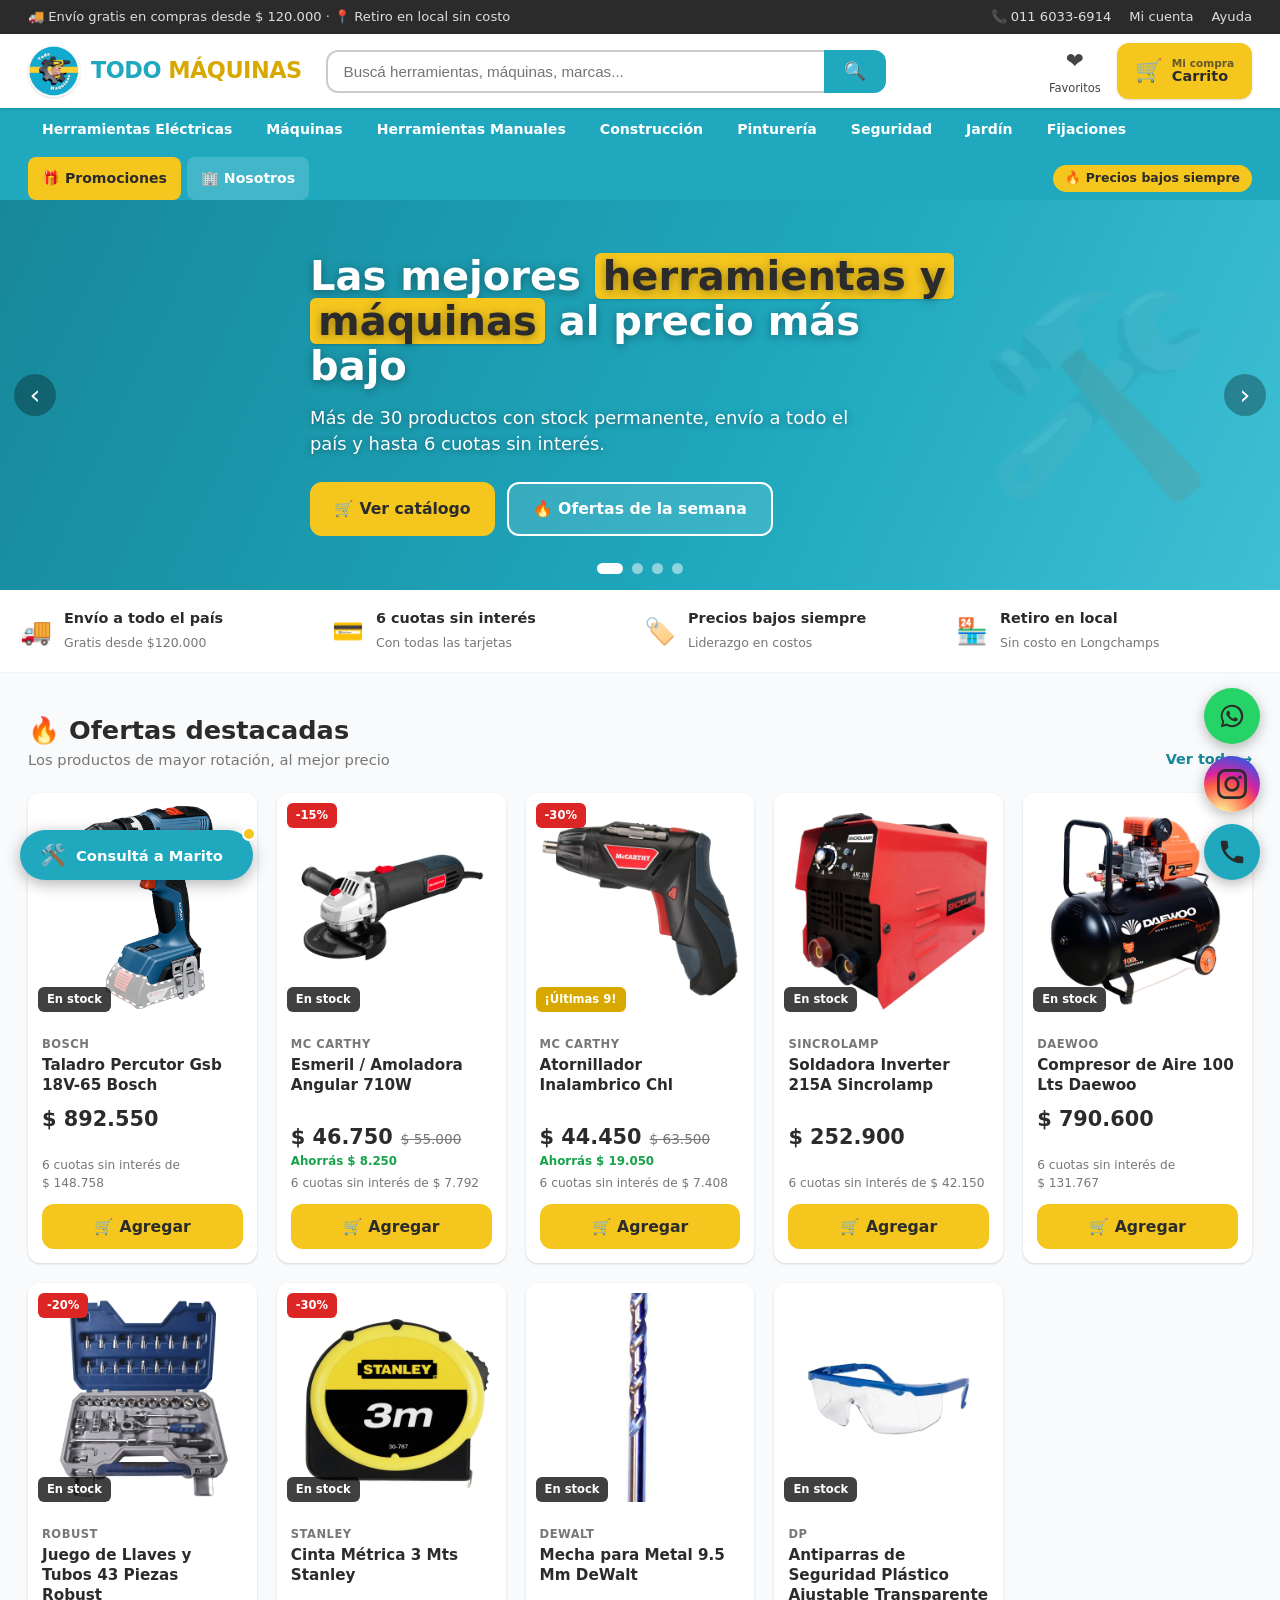
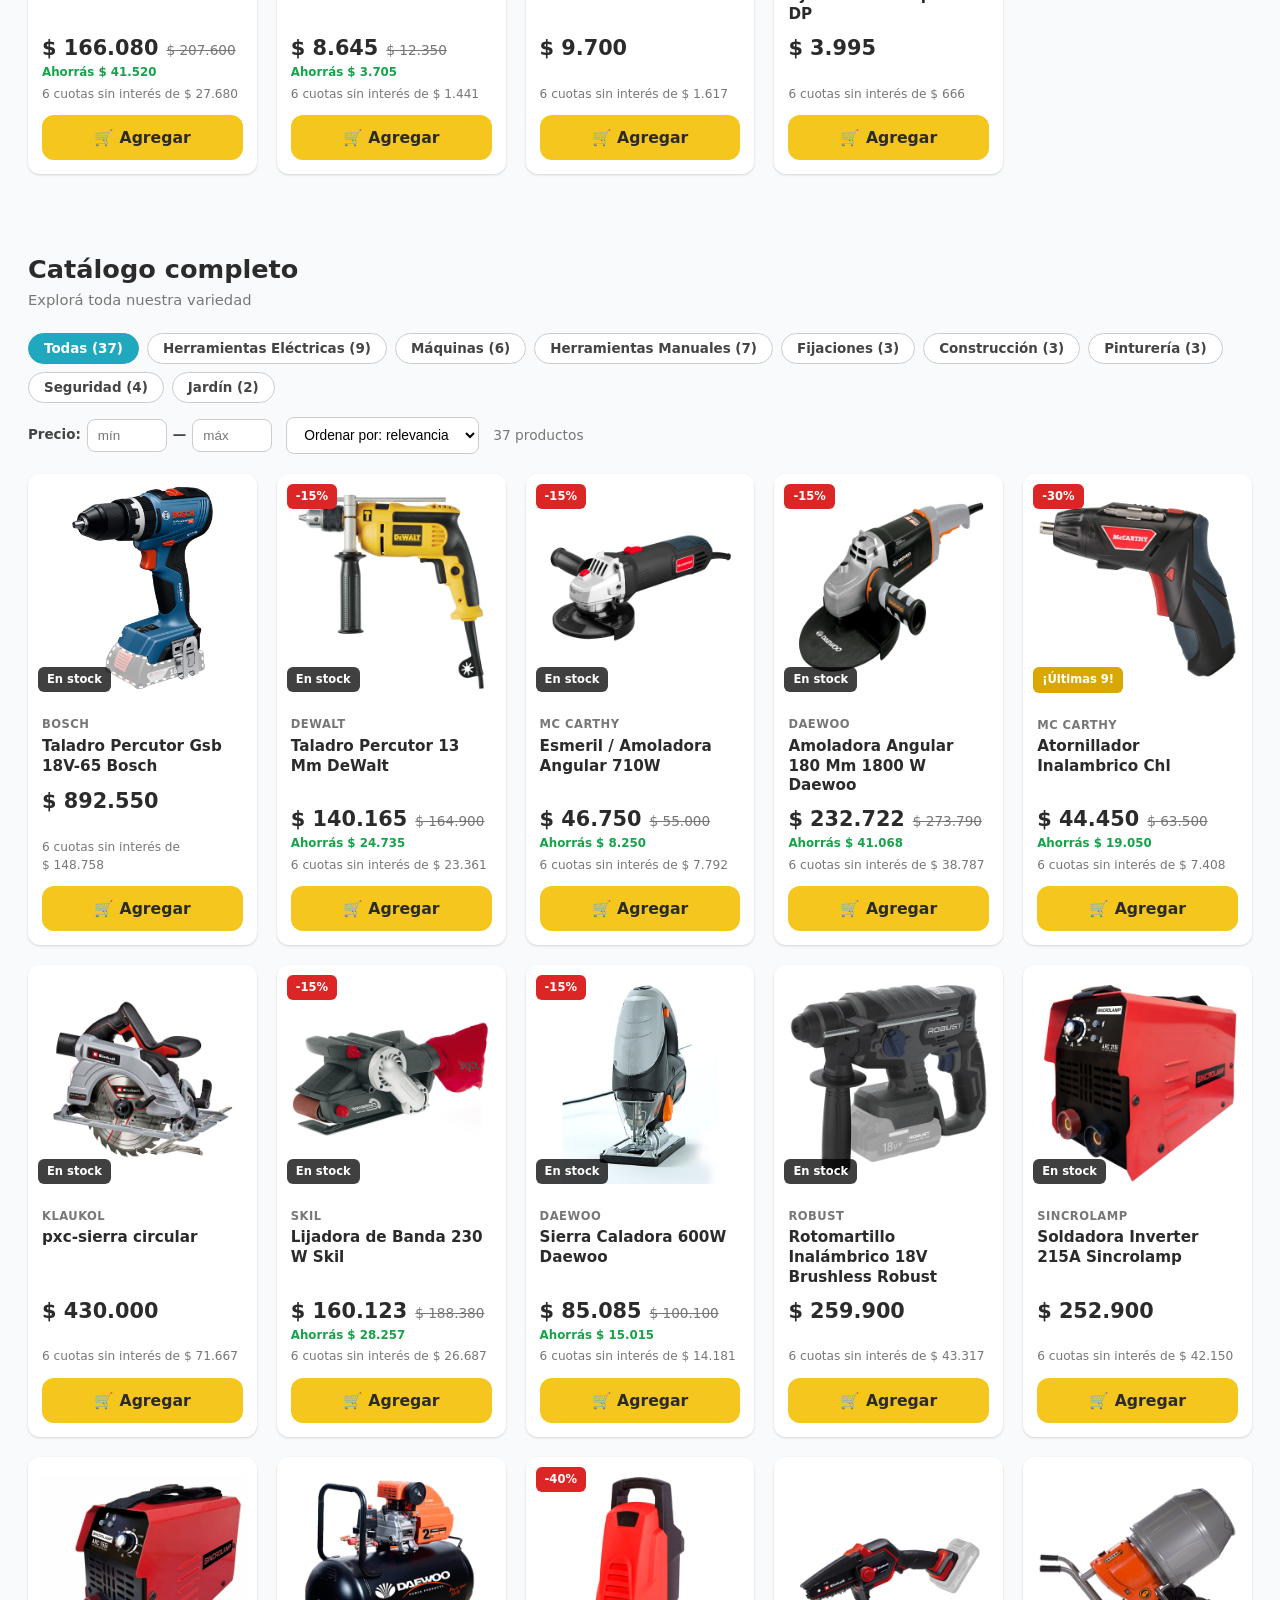
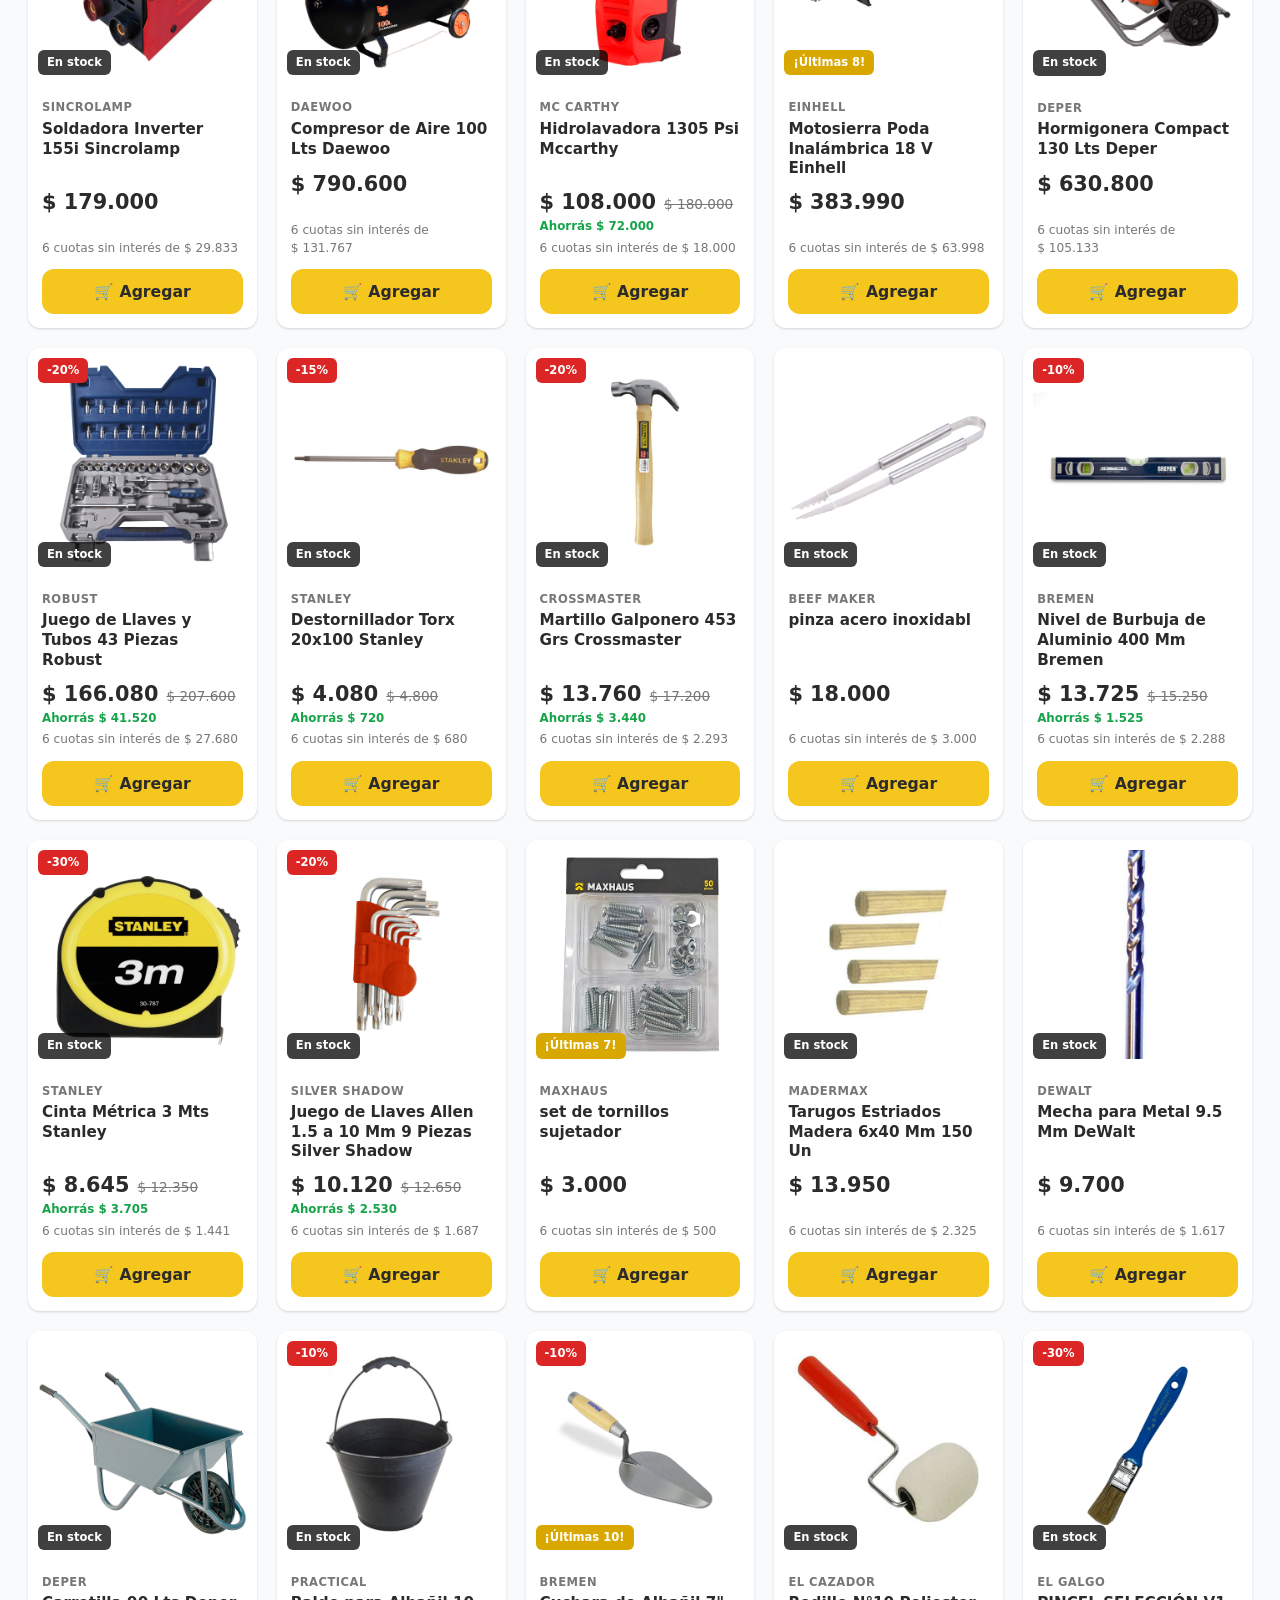
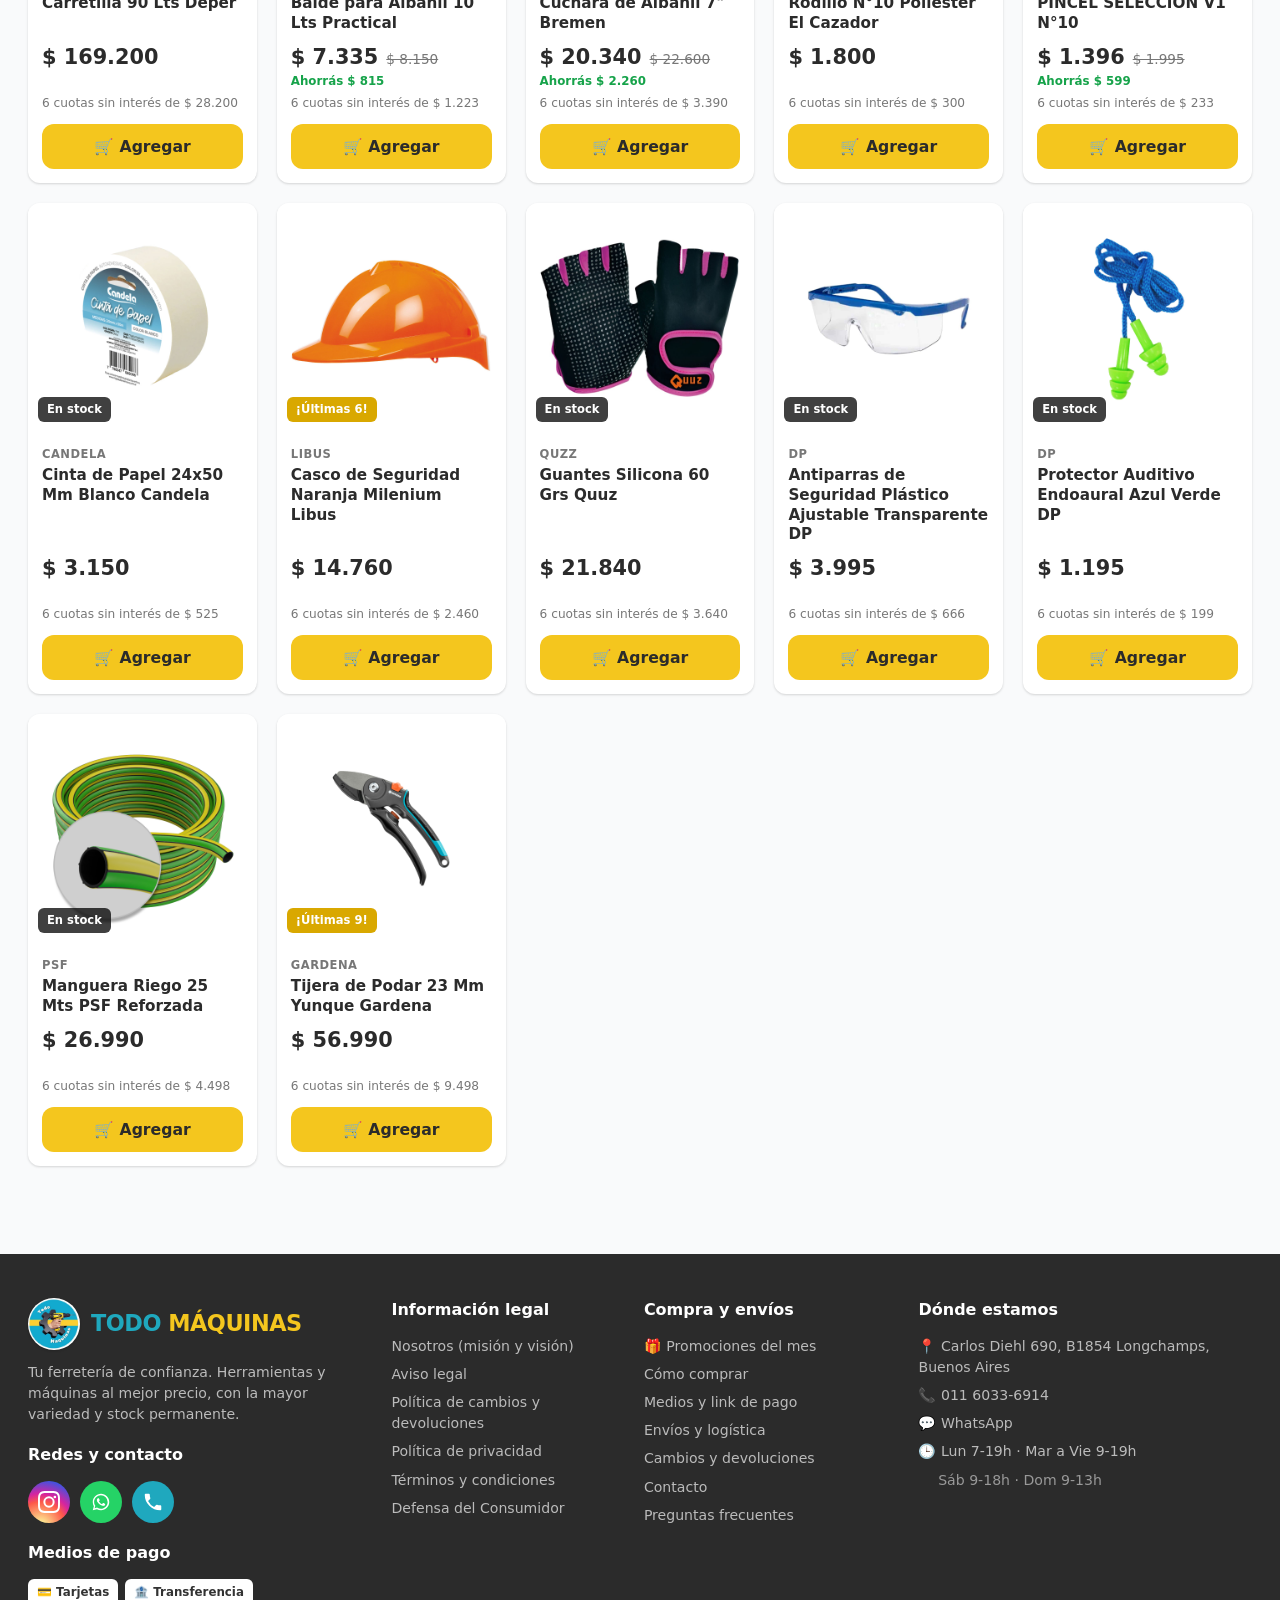
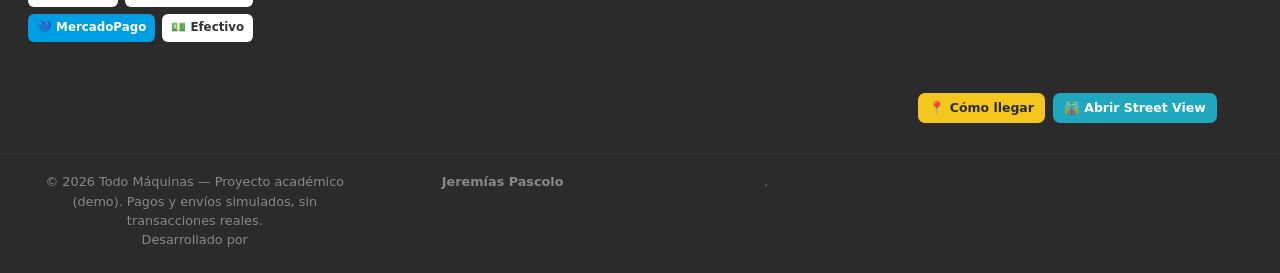
==== index.html @ c5898fa9 "Primera versión de Todo Máquinas (e-commerce demo) Tienda online estática para la ferretería Todo Má" ====
<!DOCTYPE html>
<html lang="es-AR">
<head>
  <meta charset="UTF-8">
  <meta name="viewport" content="width=device-width, initial-scale=1.0">
  <title>Todo Máquinas — Herramientas y máquinas al mejor precio</title>
  <link rel="stylesheet" href="css/styles.css">
  <link rel="icon" href="assets/logo.jpg">
</head>
<body>
  <div id="app-header"></div>

  <!-- Banner / carrusel (solo en home sin filtros) -->
  <section class="hero" id="hero">
    <div class="hero-carousel">
      <div class="hero-track" id="hero-track">

        <!-- Slide 1: principal -->
        <div class="hero-slide slide-default">
          <div class="container">
            <h1>Las mejores <span>herramientas y máquinas</span> al precio más bajo</h1>
            <p>Más de 30 productos con stock permanente, envío a todo el país y hasta 6 cuotas sin interés.</p>
            <div class="hero-btns">
              <a href="#catalogo" class="btn btn-primary">🛒 Ver catálogo</a>
              <a href="#ofertas" class="btn btn-ghost">🔥 Ofertas de la semana</a>
            </div>
          </div>
        </div>

        <!-- Slide 2: Mes del Padre -->
        <div class="hero-slide slide-padre">
          <div class="container">
            <span class="hero-tag">🎁 Mes del Padre</span>
            <h1>Regalale lo que <span>de verdad le sirve</span></h1>
            <p>Encontrá la herramienta ideal para papá. Usá el cupón <b>PAPA15</b> y llevate 15% de descuento.</p>
            <div class="hero-btns">
              <a href="#catalogo" class="btn btn-primary">🎁 Ver regalos</a>
            </div>
          </div>
        </div>

        <!-- Slide 3: Mundial -->
        <div class="hero-slide slide-mundial">
          <div class="container">
            <span class="hero-tag">⚽ Mundial de Fútbol</span>
            <h1>10% OFF en <span>toda la tienda</span></h1>
            <p>Festejamos el Mundial con vos. Cargá tu carrito y usá el cupón <b>MUNDIAL10</b>.</p>
            <div class="hero-btns">
              <a href="#catalogo" class="btn btn-primary">⚽ Aprovechar ahora</a>
            </div>
          </div>
        </div>

        <!-- Slide 4: Publicidad Bosch -->
        <div class="hero-slide slide-bosch">
          <div class="container">
            <span class="hero-tag">🔧 Destacado del mes</span>
            <h1>Taladro Bosch <span>GSB 18V-65</span></h1>
            <p>Potencia profesional con motor brushless y tecnología alemana. Para los trabajos más exigentes.</p>
            <div class="hero-btns">
              <a href="product.html?id=1" class="btn btn-primary">Ver producto Bosch →</a>
            </div>
          </div>
        </div>

      </div>
      <button class="hero-arrow prev" onclick="heroMover(-1)" aria-label="Anterior">‹</button>
      <button class="hero-arrow next" onclick="heroMover(1)" aria-label="Siguiente">›</button>
      <div class="hero-dots" id="hero-dots"></div>
    </div>
  </section>

  <!-- Beneficios -->
  <section class="beneficios">
    <div class="container">
      <div class="beneficio"><span class="b-ico">🚚</span><div><b>Envío a todo el país</b><span>Gratis desde $120.000</span></div></div>
      <div class="beneficio"><span class="b-ico">💳</span><div><b>6 cuotas sin interés</b><span>Con todas las tarjetas</span></div></div>
      <div class="beneficio"><span class="b-ico">🏷️</span><div><b>Precios bajos siempre</b><span>Liderazgo en costos</span></div></div>
      <div class="beneficio"><span class="b-ico">🏪</span><div><b>Retiro en local</b><span>Sin costo en Longchamps</span></div></div>
    </div>
  </section>

  <main class="container">
    <!-- Ofertas destacadas -->
    <section class="section" id="ofertas">
      <div class="section-head">
        <div><h2>🔥 Ofertas destacadas</h2><div class="sub">Los productos de mayor rotación, al mejor precio</div></div>
        <a href="#catalogo" class="ver-todo">Ver todo →</a>
      </div>
      <div id="destacados"><div class="loader"><div class="spinner"></div>Cargando ofertas...</div></div>
    </section>

    <!-- Catálogo completo -->
    <section class="section" id="catalogo">
      <div class="section-head">
        <div><h2 id="cat-titulo">Catálogo completo</h2><div class="sub" id="cat-sub">Explorá toda nuestra variedad</div></div>
      </div>
      <div class="toolbar">
        <div class="chips" id="chips"></div>
        <div class="toolbar-right">
          <div class="precio-filtro">
            <span>Precio:</span>
            <input type="number" id="precio-min" placeholder="mín" min="0" oninput="aplicarPrecio()">
            <span>—</span>
            <input type="number" id="precio-max" placeholder="máx" min="0" oninput="aplicarPrecio()">
          </div>
          <select id="orden">
            <option value="rel">Ordenar por: relevancia</option>
            <option value="precio-asc">Menor precio</option>
            <option value="precio-desc">Mayor precio</option>
            <option value="off">Mayor descuento</option>
            <option value="nombre">Nombre A-Z</option>
          </select>
          <span class="result-count" id="result-count"></span>
        </div>
      </div>
      <div id="catalogo-grid"><div class="loader"><div class="spinner"></div>Cargando catálogo...</div></div>
    </section>
  </main>

  <div id="app-footer"></div>

  <script src="js/data.js"></script>
  <script src="js/cart.js"></script>
  <script src="js/ui.js"></script>
  <script src="js/home.js"></script>
</body>
</html>
---- css/styles.css ----
/* ===== Todo Máquinas — estilos ===== */
:root{
  /* Paleta tomada del logo: teal + amarillo + gris engranaje */
  --teal:#1FA8BE;
  --teal-osc:#17889A;
  --teal-claro:#e8f7fa;
  --amarillo:#F4C61E;
  --amarillo-osc:#D9A800;
  --negro:#2b2b2b;
  --gris-900:#222;
  --gris-700:#444;
  --gris-500:#777;
  --gris-300:#ccc;
  --gris-100:#f3f4f6;
  --gris-50:#f9fafb;
  --blanco:#fff;
  --verde:#16a34a;
  --rojo:#dc2626;
  --radio:12px;
  --sombra:0 1px 3px rgba(0,0,0,.1), 0 1px 2px rgba(0,0,0,.06);
  --sombra-lg:0 10px 25px rgba(0,0,0,.12);
  --max:1480px;
}
*{box-sizing:border-box;margin:0;padding:0}
html{scroll-behavior:smooth}
body{
  font-family:'Segoe UI',system-ui,-apple-system,Roboto,Arial,sans-serif;
  color:var(--negro);background:var(--gris-50);line-height:1.5;
}
a{color:inherit;text-decoration:none}
img{max-width:100%;display:block}
.container{max-width:var(--max);margin:0 auto;padding:0 28px}
button{font-family:inherit;cursor:pointer;border:none}

/* ===== Top bar ===== */
.topbar{background:var(--negro);color:#ddd;font-size:.82rem}
.topbar .container{display:flex;justify-content:space-between;align-items:center;height:34px;flex-wrap:wrap;gap:8px}
.topbar a:hover{color:var(--amarillo)}
.topbar .tb-right{display:flex;gap:18px}

/* ===== Header ===== */
.header{background:var(--blanco);box-shadow:var(--sombra);position:sticky;top:0;z-index:50}
.header .container{display:flex;align-items:center;gap:24px;height:74px}
.logo{display:flex;align-items:center;gap:11px;font-weight:800;font-size:1.4rem;letter-spacing:-.5px;white-space:nowrap;color:var(--negro)}
.logo .logo-mark{
  width:52px;height:52px;border-radius:50%;object-fit:cover;box-shadow:var(--sombra);flex-shrink:0
}
.logo .logo-txt b{color:var(--teal)}
.logo .logo-txt i{color:var(--amarillo-osc);font-style:normal}
.search-wrap{flex:1;max-width:560px;position:relative}
.search{display:flex;width:100%}
.search input{
  flex:1;border:2px solid var(--gris-300);border-right:none;border-radius:var(--radio) 0 0 var(--radio);
  padding:11px 16px;font-size:.95rem;outline:none;transition:border-color .15s
}
.search input:focus{border-color:var(--teal)}
.search button{
  background:var(--teal);color:#fff;padding:0 20px;border-radius:0 var(--radio) var(--radio) 0;
  font-size:1.1rem;transition:background .15s
}
.search button:hover{background:var(--teal-osc)}
/* dropdown predictivo */
.search-suggest{
  position:absolute;top:calc(100% + 6px);left:0;right:0;background:#fff;border-radius:var(--radio);
  box-shadow:var(--sombra-lg);overflow:hidden;z-index:60;display:none;border:1px solid var(--gris-100)
}
.search-suggest.open{display:block}
.search-suggest .ss-item{display:flex;align-items:center;gap:11px;padding:9px 13px;border-bottom:1px solid var(--gris-100)}
.search-suggest .ss-item:hover{background:var(--gris-50)}
.search-suggest .ss-item img{width:40px;height:40px;object-fit:contain;border-radius:6px;background:#fff;border:1px solid var(--gris-100);flex-shrink:0}
.search-suggest .ss-nom{flex:1;font-size:.88rem;font-weight:600;line-height:1.2;min-width:0}
.search-suggest .ss-nom small{display:block;font-size:.72rem;color:var(--gris-500);font-weight:500}
.search-suggest .ss-precio{font-weight:800;font-size:.9rem;white-space:nowrap}
.search-suggest .ss-all{display:block;padding:11px 13px;text-align:center;font-weight:700;font-size:.85rem;color:var(--teal-osc);background:var(--teal-claro)}
.search-suggest .ss-all:hover{background:#d8f0f4}
.search-suggest .ss-empty{padding:14px;text-align:center;color:var(--gris-500);font-size:.85rem}
.header-actions{display:flex;align-items:center;gap:16px;margin-left:auto}
.icon-btn{display:flex;flex-direction:column;align-items:center;gap:2px;font-size:.72rem;color:var(--gris-700);position:relative}
.icon-btn .ico{font-size:1.35rem}
.icon-btn:hover{color:var(--teal)}
/* Carrito destacado: botón sólido amarillo */
.cart-btn{
  display:flex;align-items:center;gap:9px;background:var(--amarillo);color:var(--negro);
  font-weight:800;padding:11px 18px;border-radius:var(--radio);position:relative;
  box-shadow:var(--sombra);transition:transform .12s,box-shadow .15s,background .15s;white-space:nowrap
}
.cart-btn:hover{background:var(--amarillo-osc);transform:translateY(-2px);box-shadow:var(--sombra-lg);color:var(--negro)}
.cart-btn .ico{font-size:1.4rem}
.cart-btn .cart-label{display:flex;flex-direction:column;line-height:1.05}
.cart-btn .cart-label small{font-size:.66rem;font-weight:600;opacity:.7}
.cart-btn .cart-label b{font-size:.9rem}
.cart-badge{
  position:absolute;top:-8px;right:-8px;background:var(--rojo);color:#fff;font-size:.72rem;font-weight:800;
  min-width:22px;height:22px;border-radius:11px;display:grid;place-items:center;padding:0 6px;
  border:2px solid #fff;box-shadow:var(--sombra)
}
.cart-badge.bump{animation:badgePop .4s ease}
@keyframes badgePop{0%{transform:scale(1)}40%{transform:scale(1.5)}100%{transform:scale(1)}}

/* ===== Contacto flotante (siempre visible al scrollear) ===== */
.float-contact{position:fixed;right:20px;bottom:20px;z-index:95;display:flex;flex-direction:column;gap:12px}
.float-contact a{
  width:56px;height:56px;border-radius:50%;display:grid;place-items:center;
  box-shadow:0 4px 14px rgba(0,0,0,.28);transition:transform .15s,box-shadow .15s;position:relative
}
.float-contact a:hover{transform:scale(1.1)}
.float-contact a svg{width:30px;height:30px}
.float-contact .fc-wa{background:#25D366}
.float-contact .fc-ig{background:radial-gradient(circle at 30% 107%,#fdf497 0%,#fdf497 5%,#fd5949 45%,#d6249f 60%,#285AEB 90%)}
.float-contact .fc-tel{background:var(--teal)}
.float-contact a .fc-tip{
  position:absolute;right:68px;top:50%;transform:translateY(-50%);background:var(--negro);color:#fff;
  font-size:.78rem;font-weight:600;padding:6px 11px;border-radius:8px;white-space:nowrap;opacity:0;
  pointer-events:none;transition:opacity .15s
}
.float-contact a:hover .fc-tip{opacity:1}
@media(max-width:640px){
  .float-contact a{width:50px;height:50px}
  .float-contact a svg{width:26px;height:26px}
  .float-contact a .fc-tip{display:none}
}

/* ===== Nav categorías ===== */
.nav{background:var(--teal)}
.nav .container{display:flex;gap:6px;flex-wrap:wrap;align-items:center}
.nav a{
  padding:11px 14px;font-weight:600;font-size:.88rem;color:#fff;border-radius:8px;
  transition:background .15s
}
.nav a:hover,.nav a.active{background:rgba(255,255,255,.22)}
.nav .nav-promos{background:var(--amarillo);color:var(--negro);font-weight:800}
.nav .nav-promos:hover{background:var(--amarillo-osc)}
.nav .nav-nosotros{background:rgba(255,255,255,.16);font-weight:700}
.nav .nav-tag{margin-left:auto;font-size:.78rem;font-weight:700;color:#fff;background:var(--amarillo);color:var(--negro);padding:4px 12px;border-radius:999px}

/* ===== Hero ===== */
/* Carrusel de banners */
.hero-carousel{position:relative;overflow:hidden}
.hero-track{display:flex;transition:transform .5s ease}
.hero-slide{
  min-width:100%;flex-shrink:0;padding:54px 0;color:#fff;position:relative;overflow:hidden;min-height:300px;
  display:flex;align-items:center
}
.hero-slide::after{position:absolute;right:5%;top:50%;transform:translateY(-50%);font-size:12rem;opacity:.13;z-index:0;pointer-events:none}
.slide-default{background:linear-gradient(115deg,var(--teal-osc) 0%,var(--teal) 60%,#3fc0d4 100%)}
.slide-default::after{content:"🛠️"}
/* Slides con foto real + degradado oscuro para legibilidad */
.slide-padre,.slide-mundial,.slide-bosch{background-size:cover;background-position:center}
.slide-padre::after,.slide-mundial::after,.slide-bosch::after{content:none}
.slide-padre{
  background-image:linear-gradient(90deg,rgba(20,10,4,.82) 0%,rgba(20,10,4,.55) 45%,rgba(20,10,4,.25) 100%),url('../assets/banners/padre.jpg')
}
.slide-mundial{
  background-image:linear-gradient(90deg,rgba(2,20,10,.82) 0%,rgba(2,20,10,.55) 45%,rgba(2,30,15,.3) 100%),url('../assets/banners/mundial.jpg')
}
.slide-bosch{
  background-image:linear-gradient(90deg,rgba(3,12,22,.85) 0%,rgba(3,12,22,.6) 45%,rgba(3,15,28,.35) 100%),url('../assets/banners/bosch.jpg')
}
.hero-slide .container{position:relative;z-index:2}
.hero-tag{
  display:inline-block;background:rgba(255,255,255,.22);color:#fff;font-weight:700;font-size:.82rem;
  padding:6px 14px;border-radius:999px;margin-bottom:14px;backdrop-filter:blur(2px)
}
.hero-slide h1{font-size:2.5rem;font-weight:800;line-height:1.12;max-width:660px;text-shadow:0 2px 10px rgba(0,0,0,.35)}
.hero-slide h1 span{color:var(--negro);background:var(--amarillo);padding:0 8px;border-radius:6px;box-shadow:var(--sombra);box-decoration-break:clone;-webkit-box-decoration-break:clone}
.hero-slide p{margin-top:16px;font-size:1.12rem;color:#fff;max-width:560px;text-shadow:0 1px 6px rgba(0,0,0,.4)}
.hero-slide p b{background:rgba(255,255,255,.95);color:var(--negro);padding:1px 7px;border-radius:5px;font-weight:800}
.hero-slide .hero-btns{margin-top:24px;display:flex;gap:12px;flex-wrap:wrap}
/* flechas */
.hero-arrow{
  position:absolute;top:50%;transform:translateY(-50%);background:rgba(0,0,0,.3);color:#fff;
  width:42px;height:42px;border-radius:50%;font-size:1.7rem;line-height:1;z-index:5;display:grid;place-items:center;
  transition:background .15s
}
.hero-arrow:hover{background:rgba(0,0,0,.55)}
.hero-arrow.prev{left:14px}
.hero-arrow.next{right:14px}
/* dots */
.hero-dots{position:absolute;bottom:16px;left:0;right:0;display:flex;justify-content:center;gap:9px;z-index:5}
.hero-dots button{width:11px;height:11px;border-radius:50%;background:rgba(255,255,255,.5);transition:all .15s}
.hero-dots button.active{background:#fff;width:26px;border-radius:6px}
@media(max-width:640px){
  .hero-slide h1{font-size:1.7rem}
  .hero-slide p{font-size:1rem}
  .hero-slide::after{font-size:7rem;opacity:.1}
  .hero-arrow{width:34px;height:34px;font-size:1.3rem}
}
.btn{
  display:inline-flex;align-items:center;gap:8px;font-weight:700;border-radius:var(--radio);
  padding:13px 24px;font-size:.98rem;transition:transform .12s,box-shadow .15s,background .15s
}
.btn:active{transform:translateY(1px)}
.btn-primary{background:var(--amarillo);color:var(--negro)}
.btn-primary:hover{background:var(--amarillo-osc);box-shadow:var(--sombra-lg)}
.btn-dark{background:var(--teal);color:#fff}
.btn-dark:hover{background:var(--teal-osc)}
.btn-ghost{background:rgba(255,255,255,.12);border:2px solid #fff;color:#fff}
.btn-ghost:hover{background:#fff;color:var(--teal-osc)}
.btn-block{width:100%;justify-content:center}
.btn:disabled{opacity:.55;cursor:not-allowed}

/* ===== Franja beneficios ===== */
.beneficios{background:var(--blanco);border-bottom:1px solid var(--gris-100)}
.beneficios .container{display:grid;grid-template-columns:repeat(4,1fr);gap:8px;padding:18px 20px}
.beneficio{display:flex;gap:12px;align-items:center}
.beneficio .b-ico{font-size:1.6rem}
.beneficio b{display:block;font-size:.9rem}
.beneficio span{font-size:.78rem;color:var(--gris-500)}

/* ===== Secciones ===== */
.section{padding:38px 0}
.section-head{display:flex;justify-content:space-between;align-items:end;margin-bottom:22px;gap:16px;flex-wrap:wrap}
.section-head h2{font-size:1.6rem;font-weight:800}
.section-head .sub{color:var(--gris-500);font-size:.92rem}
.section-head a.ver-todo{color:var(--teal-osc);font-weight:700;font-size:.9rem}

/* ===== Filtros ===== */
.toolbar{display:flex;justify-content:space-between;align-items:center;gap:14px;flex-wrap:wrap;margin-bottom:20px}
.chips{display:flex;gap:8px;flex-wrap:wrap}
.chip{
  background:var(--blanco);border:1.5px solid var(--gris-300);border-radius:999px;padding:7px 15px;
  font-size:.84rem;font-weight:600;color:var(--gris-700);transition:all .15s
}
.chip:hover{border-color:var(--teal)}
.chip.active{background:var(--teal);color:#fff;border-color:var(--teal)}
.toolbar select{
  padding:9px 13px;border:1.5px solid var(--gris-300);border-radius:8px;font-size:.86rem;background:#fff;outline:none
}
.toolbar-right{display:flex;align-items:center;gap:14px;flex-wrap:wrap}
.precio-filtro{display:flex;align-items:center;gap:6px;font-size:.84rem;color:var(--gris-700);font-weight:600}
.precio-filtro input{
  width:80px;padding:8px 10px;border:1.5px solid var(--gris-300);border-radius:8px;font-size:.84rem;outline:none
}
.precio-filtro input:focus{border-color:var(--teal)}
.result-count{color:var(--gris-500);font-size:.86rem}

/* ===== Grid de productos ===== */
.grid{display:grid;grid-template-columns:repeat(auto-fill,minmax(225px,1fr));gap:20px}
.card{
  background:var(--blanco);border-radius:var(--radio);overflow:hidden;box-shadow:var(--sombra);
  display:flex;flex-direction:column;transition:transform .15s,box-shadow .18s;position:relative
}
.card:hover{transform:translateY(-4px);box-shadow:var(--sombra-lg)}
.card .thumb{position:relative;aspect-ratio:1;background:#fff}
.card .thumb img{width:100%;height:100%;object-fit:contain;padding:10px}
.badge{
  position:absolute;top:10px;left:10px;background:var(--rojo);color:#fff;font-size:.72rem;font-weight:800;
  padding:4px 9px;border-radius:6px;z-index:2
}
.badge.badge-stock{top:auto;bottom:10px;left:10px;background:rgba(0,0,0,.75)}
.badge.badge-bajo{background:var(--amarillo-osc)}
.card .body{padding:14px;display:flex;flex-direction:column;flex:1}
.card .marca{font-size:.72rem;color:var(--gris-500);text-transform:uppercase;letter-spacing:.5px;font-weight:600}
.card h3{font-size:.95rem;font-weight:600;margin:3px 0 8px;line-height:1.3}
.card h3 a:hover{color:var(--teal-osc)}
.precio-row{display:flex;align-items:baseline;gap:8px;margin-top:auto}
.precio{font-size:1.3rem;font-weight:800}
.precio-old{font-size:.85rem;color:var(--gris-500);text-decoration:line-through}
.precio-off{font-size:.74rem;color:var(--verde);font-weight:700}
.card .cuotas{font-size:.76rem;color:var(--gris-500);margin-top:3px}
.card .card-btn{margin-top:12px}

/* ===== Página de producto ===== */
.breadcrumb{font-size:.84rem;color:var(--gris-500);padding:18px 0}
.breadcrumb a:hover{color:var(--teal-osc)}
.product{display:grid;grid-template-columns:1fr 1fr;gap:40px;align-items:start}
.product .gallery{background:var(--blanco);border-radius:var(--radio);box-shadow:var(--sombra);padding:24px;position:sticky;top:90px}
.product .gallery img{width:100%;border-radius:8px}
.product .info .marca{color:var(--gris-500);text-transform:uppercase;letter-spacing:.5px;font-weight:600;font-size:.8rem}
.product .info h1{font-size:1.8rem;font-weight:800;margin:6px 0 10px}
.product .rating{color:var(--amarillo-osc);font-size:.9rem;margin-bottom:18px}
.product .rating span{color:var(--gris-500)}
.price-box{background:var(--blanco);border-radius:var(--radio);box-shadow:var(--sombra);padding:22px;margin-bottom:18px}
.price-box .precio{font-size:2.2rem}
.price-box .precio-old{font-size:1rem}
.price-box .cuotas{font-size:.92rem;color:var(--gris-700);margin-top:6px}
.price-box .stock-line{margin-top:10px;font-size:.88rem;font-weight:600;color:var(--verde)}
.price-box .stock-line.bajo{color:var(--amarillo-osc)}
.qty{display:flex;align-items:center;gap:12px;margin:18px 0}
.qty .stepper{display:flex;align-items:center;border:1.5px solid var(--gris-300);border-radius:8px;overflow:hidden}
.qty .stepper button{background:var(--gris-100);width:38px;height:42px;font-size:1.2rem;font-weight:700}
.qty .stepper button:hover{background:var(--gris-300)}
.qty .stepper input{width:50px;height:42px;text-align:center;border:none;font-size:1rem;font-weight:700;outline:none}
.product-desc{background:var(--blanco);border-radius:var(--radio);box-shadow:var(--sombra);padding:22px;margin-bottom:18px}
.product-desc h3{font-size:1.05rem;margin-bottom:10px}
.product-desc p{color:var(--gris-700)}
.feature-list{list-style:none;margin-top:14px;display:grid;gap:8px}
.feature-list li{display:flex;gap:8px;font-size:.9rem;color:var(--gris-700)}
.feature-list li::before{content:"✔";color:var(--verde);font-weight:700}

/* ===== Carrito ===== */
.cart-layout{display:grid;grid-template-columns:1fr 360px;gap:28px;align-items:start}
.cart-items{background:var(--blanco);border-radius:var(--radio);box-shadow:var(--sombra);overflow:hidden}
.cart-item{display:grid;grid-template-columns:90px 1fr auto;gap:16px;padding:18px;border-bottom:1px solid var(--gris-100);align-items:center}
.cart-item:last-child{border-bottom:none}
.cart-item img{width:90px;height:90px;border-radius:8px;object-fit:contain;background:#fff;border:1px solid var(--gris-100)}
.cart-item .ci-info h4{font-size:.98rem;font-weight:600;margin-bottom:4px}
.cart-item .ci-info .marca{font-size:.74rem;color:var(--gris-500);text-transform:uppercase}
.cart-item .ci-controls{display:flex;align-items:center;gap:14px;margin-top:10px}
.cart-item .stepper-sm{display:flex;align-items:center;border:1.5px solid var(--gris-300);border-radius:7px;overflow:hidden}
.cart-item .stepper-sm button{background:var(--gris-100);width:30px;height:32px;font-weight:700}
.cart-item .stepper-sm span{width:36px;text-align:center;font-weight:700;font-size:.9rem}
.cart-item .remove{color:var(--rojo);font-size:.82rem;background:none;font-weight:600}
.cart-item .remove:hover{text-decoration:underline}
.cart-item .ci-price{text-align:right;font-weight:800;font-size:1.1rem;white-space:nowrap}
.summary{background:var(--blanco);border-radius:var(--radio);box-shadow:var(--sombra);padding:22px;position:sticky;top:90px}
.summary h3{font-size:1.15rem;margin-bottom:16px}
.summary-row{display:flex;justify-content:space-between;margin:9px 0;font-size:.92rem;color:var(--gris-700)}
.summary-row.total{font-size:1.3rem;font-weight:800;color:var(--negro);border-top:2px solid var(--gris-100);margin-top:14px;padding-top:14px}
.summary .cupon{display:flex;gap:8px;margin:16px 0}
.summary .cupon input{flex:1;border:1.5px solid var(--gris-300);border-radius:8px;padding:9px 12px;outline:none;font-size:.86rem}
.summary .cupon button{background:var(--teal);color:#fff;padding:0 16px;border-radius:8px;font-weight:700}
.cupon-msg{font-size:.8rem;margin-bottom:10px}
.cupon-msg.ok{color:var(--verde)}
.cupon-msg.err{color:var(--rojo)}

/* ===== Estado vacío ===== */
.empty{text-align:center;padding:70px 20px;background:var(--blanco);border-radius:var(--radio);box-shadow:var(--sombra)}
.empty .e-ico{font-size:4rem;margin-bottom:14px}
.empty h3{font-size:1.3rem;margin-bottom:8px}
.empty p{color:var(--gris-500);margin-bottom:20px}

/* ===== Checkout ===== */
.checkout-layout{display:grid;grid-template-columns:1fr 360px;gap:28px;align-items:start}
.step{background:var(--blanco);border-radius:var(--radio);box-shadow:var(--sombra);padding:24px;margin-bottom:20px}
.step h3{font-size:1.15rem;margin-bottom:4px;display:flex;align-items:center;gap:10px}
.step .step-num{background:var(--amarillo);color:var(--negro);width:28px;height:28px;border-radius:50%;display:grid;place-items:center;font-size:.9rem;font-weight:800}
.step .step-sub{color:var(--gris-500);font-size:.85rem;margin:2px 0 18px 38px}
.form-grid{display:grid;grid-template-columns:1fr 1fr;gap:14px}
.field{display:flex;flex-direction:column;gap:5px}
.field.full{grid-column:1/-1}
.field label{font-size:.82rem;font-weight:600;color:var(--gris-700)}
.field input,.field select{
  border:1.5px solid var(--gris-300);border-radius:8px;padding:11px 13px;font-size:.92rem;outline:none;transition:border-color .15s;width:100%
}
.field input:focus,.field select:focus{border-color:var(--teal)}
.field input.invalid,.field select.invalid{border-color:var(--rojo);background:#fff5f5}
.field .field-error{color:var(--rojo);font-size:.76rem;font-weight:600;margin-top:1px}
.ship-options{display:grid;gap:12px}
.ship-opt{
  display:flex;align-items:center;gap:14px;border:2px solid var(--gris-300);border-radius:var(--radio);
  padding:15px;cursor:pointer;transition:border-color .15s,background .15s
}
.ship-opt:hover{border-color:var(--teal)}
.ship-opt.sel{border-color:var(--teal);background:var(--teal-claro)}
.ship-opt input{accent-color:var(--teal);width:18px;height:18px}
.ship-opt .so-ico{font-size:1.6rem}
.ship-opt .so-main{flex:1}
.ship-opt .so-main b{display:block;font-size:.95rem}
.ship-opt .so-main span{font-size:.8rem;color:var(--gris-500)}
.ship-opt .so-price{font-weight:800}
.ship-opt .so-price.gratis{color:var(--verde)}
.pay-tabs{display:flex;gap:8px;margin-bottom:18px;flex-wrap:wrap}
.pay-tab{
  flex:1;min-width:120px;border:2px solid var(--gris-300);border-radius:10px;padding:12px;display:flex;
  align-items:center;gap:8px;justify-content:center;font-weight:700;font-size:.88rem;background:#fff;transition:all .15s
}
.pay-tab:hover{border-color:var(--teal)}
.pay-tab.sel{border-color:var(--teal);background:var(--teal-claro)}
.card-visual{
  background:linear-gradient(120deg,var(--negro),#333);color:#fff;border-radius:14px;padding:22px;
  max-width:380px;margin-bottom:20px;box-shadow:var(--sombra-lg)
}
.card-visual .cv-chip{width:42px;height:30px;background:linear-gradient(135deg,#e8c14a,#c9a227);border-radius:6px;margin-bottom:18px}
.card-visual .cv-num{font-size:1.3rem;letter-spacing:2px;font-family:'Courier New',monospace}
.card-visual .cv-row{display:flex;justify-content:space-between;margin-top:16px;font-size:.78rem;text-transform:uppercase}
.card-visual .cv-row b{display:block;font-size:.95rem;letter-spacing:1px;margin-top:2px;text-transform:none}
.muted-note{font-size:.78rem;color:var(--gris-500);margin-top:12px;display:flex;gap:7px;align-items:center}

/* ===== Confirmación ===== */
.confirm{background:var(--blanco);border-radius:var(--radio);box-shadow:var(--sombra-lg);max-width:640px;margin:40px auto;padding:44px;text-align:center}
.confirm .check{width:80px;height:80px;border-radius:50%;background:var(--verde);color:#fff;font-size:2.6rem;display:grid;place-items:center;margin:0 auto 20px;animation:pop .4s ease}
@keyframes pop{0%{transform:scale(0)}70%{transform:scale(1.15)}100%{transform:scale(1)}}
.confirm h1{font-size:1.7rem;margin-bottom:8px}
.confirm .order-num{display:inline-block;background:var(--gris-100);border-radius:8px;padding:8px 16px;font-weight:800;letter-spacing:1px;margin:14px 0}
.confirm .track{background:var(--gris-50);border-radius:var(--radio);padding:20px;margin:24px 0;text-align:left}
.track h4{margin-bottom:14px}
.track-steps{display:flex;justify-content:space-between;position:relative}
.track-steps::before{content:"";position:absolute;top:14px;left:8%;right:8%;height:3px;background:var(--gris-300)}
.track-step{display:flex;flex-direction:column;align-items:center;gap:7px;z-index:1;flex:1;font-size:.74rem;text-align:center;color:var(--gris-500)}
.track-step .ts-dot{width:30px;height:30px;border-radius:50%;background:var(--gris-300);color:#fff;display:grid;place-items:center;font-size:.9rem}
.track-step.done .ts-dot{background:var(--verde)}
.track-step.done{color:var(--negro);font-weight:600}

/* ===== Modal mini-cart ===== */
.toast{
  position:fixed;bottom:24px;right:24px;background:var(--negro);color:#fff;padding:14px 20px;border-radius:var(--radio);
  box-shadow:var(--sombra-lg);display:flex;align-items:center;gap:12px;z-index:100;transform:translateY(120%);
  transition:transform .3s ease;font-size:.9rem;max-width:320px
}
.toast.show{transform:translateY(0)}
.toast .t-ico{font-size:1.3rem;color:var(--verde)}
.toast a{color:var(--amarillo);font-weight:700;white-space:nowrap}

/* ===== Loader ===== */
.loader{text-align:center;padding:60px;color:var(--gris-500)}
.spinner{
  width:42px;height:42px;border:4px solid var(--gris-300);border-top-color:var(--amarillo);
  border-radius:50%;margin:0 auto 16px;animation:spin .8s linear infinite
}
@keyframes spin{to{transform:rotate(360deg)}}
.overlay{position:fixed;inset:0;background:rgba(0,0,0,.6);display:grid;place-items:center;z-index:200}
.overlay .box{background:#fff;border-radius:var(--radio);padding:36px 44px;text-align:center}

/* ===== Asistente / Chatbot (mock) ===== */
.chat-launcher{
  position:fixed;left:20px;bottom:20px;z-index:96;display:flex;align-items:center;gap:10px;
  background:var(--teal);color:#fff;font-weight:700;font-size:.92rem;padding:13px 20px;border-radius:999px;
  box-shadow:0 4px 16px rgba(0,0,0,.3);transition:transform .15s,background .15s
}
.chat-launcher:hover{transform:translateY(-2px);background:var(--teal-osc)}
.chat-launcher .cl-ico{font-size:1.3rem}
.chat-launcher .cl-dot{position:absolute;top:-3px;right:-3px;width:14px;height:14px;background:var(--amarillo);border-radius:50%;border:2px solid #fff}
.chat-panel{
  position:fixed;left:20px;bottom:20px;z-index:97;width:370px;max-width:calc(100vw - 40px);
  height:540px;max-height:calc(100vh - 40px);background:#fff;border-radius:16px;overflow:hidden;
  box-shadow:0 12px 40px rgba(0,0,0,.35);display:none;flex-direction:column;
  transform:translateY(20px);opacity:0;transition:transform .2s,opacity .2s
}
.chat-panel.open{display:flex;transform:translateY(0);opacity:1}
.chat-head{background:linear-gradient(120deg,var(--teal-osc),var(--teal));color:#fff;padding:14px 16px;display:flex;align-items:center;gap:11px}
.chat-head img{width:38px;height:38px;border-radius:50%;border:2px solid rgba(255,255,255,.6)}
.chat-head .ch-info b{font-size:.98rem;display:block}
.chat-head .ch-info span{font-size:.76rem;opacity:.9;display:flex;align-items:center;gap:5px}
.chat-head .ch-info span::before{content:"";width:8px;height:8px;background:#4ade80;border-radius:50%;display:inline-block}
.chat-head .ch-close{margin-left:auto;background:rgba(255,255,255,.2);color:#fff;width:30px;height:30px;border-radius:50%;font-size:1.1rem;display:grid;place-items:center}
.chat-head .ch-close:hover{background:rgba(255,255,255,.35)}
.chat-body{flex:1;overflow-y:auto;padding:16px;background:var(--gris-50);display:flex;flex-direction:column;gap:12px}
.chat-msg{max-width:85%;font-size:.9rem;line-height:1.45;padding:10px 13px;border-radius:14px;animation:msgIn .2s ease}
@keyframes msgIn{from{opacity:0;transform:translateY(6px)}to{opacity:1;transform:none}}
.chat-msg.bot{background:#fff;border:1px solid var(--gris-100);align-self:flex-start;border-bottom-left-radius:4px}
.chat-msg.user{background:var(--teal);color:#fff;align-self:flex-end;border-bottom-right-radius:4px}
.chat-chips{display:flex;flex-wrap:wrap;gap:7px}
.chat-chips button{
  background:#fff;border:1.5px solid var(--teal);color:var(--teal-osc);border-radius:999px;
  padding:7px 13px;font-size:.82rem;font-weight:600;transition:all .12s
}
.chat-chips button:hover{background:var(--teal);color:#fff}
.chat-rec{display:flex;flex-direction:column;gap:9px;align-self:stretch}
.chat-card{display:flex;gap:10px;align-items:center;background:#fff;border:1px solid var(--gris-100);border-radius:12px;padding:9px}
.chat-card img{width:50px;height:50px;object-fit:contain;border-radius:8px;background:#fff;border:1px solid var(--gris-100)}
.chat-card .cc-info{flex:1;min-width:0}
.chat-card .cc-info a{font-size:.82rem;font-weight:600;display:block;line-height:1.2}
.chat-card .cc-info a:hover{color:var(--teal-osc)}
.chat-card .cc-info .cc-precio{font-size:.85rem;font-weight:800;margin-top:2px}
.chat-card .cc-add{background:var(--amarillo);color:var(--negro);border-radius:8px;padding:7px 10px;font-weight:700;font-size:.78rem;white-space:nowrap}
.chat-card .cc-add:hover{background:var(--amarillo-osc)}
.chat-foot{display:flex;gap:8px;padding:11px;border-top:1px solid var(--gris-100);background:#fff}
.chat-foot input{flex:1;border:1.5px solid var(--gris-300);border-radius:999px;padding:10px 15px;font-size:.88rem;outline:none}
.chat-foot input:focus{border-color:var(--teal)}
.chat-foot button{background:var(--teal);color:#fff;width:42px;height:42px;border-radius:50%;font-size:1.1rem;flex-shrink:0}
.chat-foot button:hover{background:var(--teal-osc)}
.chat-typing{align-self:flex-start;display:flex;gap:4px;padding:12px 14px;background:#fff;border:1px solid var(--gris-100);border-radius:14px}
.chat-typing span{width:7px;height:7px;background:var(--gris-300);border-radius:50%;animation:typing 1s infinite}
.chat-typing span:nth-child(2){animation-delay:.2s}
.chat-typing span:nth-child(3){animation-delay:.4s}
@keyframes typing{0%,60%,100%{opacity:.3;transform:translateY(0)}30%{opacity:1;transform:translateY(-4px)}}
@media(max-width:640px){
  .chat-panel{left:10px;right:10px;width:auto;bottom:10px}
  .chat-launcher{left:12px;bottom:12px;padding:11px 16px;font-size:.85rem}
}

/* ===== Footer ===== */
.footer{background:var(--negro);color:#bbb;margin-top:50px;padding:44px 0 24px}
.footer .container{display:grid;grid-template-columns:1.5fr 1fr 1.1fr 1.5fr;gap:30px}
.footer h4{color:#fff;font-size:1rem;margin-bottom:14px}
.footer .logo{color:#fff;margin-bottom:12px}
.footer ul{list-style:none}
.footer li{margin:7px 0;font-size:.88rem}
.footer a:hover{color:var(--amarillo)}
.footer .map-embed{width:100%;height:170px;border:none;border-radius:10px;margin-top:10px;filter:grayscale(.15)}
.footer .map-links{display:flex;gap:8px;margin-top:8px;flex-wrap:wrap}
.footer .map-links a{
  font-size:.78rem;font-weight:700;color:var(--negro);background:var(--amarillo);
  padding:6px 11px;border-radius:7px
}
.footer .map-links a.sv{background:var(--teal);color:#fff}
.footer .map-links a:hover{opacity:.88}
.foot-bottom{border-top:1px solid #333;margin-top:30px;padding-top:18px;text-align:center;font-size:.8rem;color:#888}

/* redes sociales */
.social-links{display:flex;gap:10px;margin-top:14px}
.social-links a{
  width:42px;height:42px;border-radius:50%;display:grid;place-items:center;
  background:#333;transition:background .15s,transform .15s;color:#fff
}
.social-links a svg{width:22px;height:22px}
.social-links a:hover{transform:translateY(-3px)}
.social-links a.ig{background:radial-gradient(circle at 30% 107%,#fdf497 0%,#fdf497 5%,#fd5949 45%,#d6249f 60%,#285AEB 90%)}
.social-links a.wa{background:#25D366}
.social-links a.tel{background:var(--teal)}

/* medios de pago */
.pay-badges{display:flex;flex-wrap:wrap;gap:7px;margin-top:10px}
.pay-badges span{
  background:#fff;color:#333;font-size:.74rem;font-weight:700;padding:5px 9px;border-radius:6px;
  display:inline-flex;align-items:center;gap:5px
}
.pay-badges span.mp{background:#009ee3;color:#fff}

/* ===== Responsive ===== */
@media(max-width:980px){
  .product{grid-template-columns:1fr}
  .product .gallery{position:static}
  .cart-layout,.checkout-layout{grid-template-columns:1fr}
  .summary{position:static}
  .beneficios .container{grid-template-columns:1fr 1fr}
  .footer .container{grid-template-columns:1fr 1fr}
}
@media(max-width:640px){
  .header .container{flex-wrap:wrap;height:auto;padding:12px 20px;gap:12px}
  .search{order:3;max-width:100%;flex-basis:100%}
  .hero h1{font-size:1.8rem}
  .form-grid{grid-template-columns:1fr}
  .beneficios .container{grid-template-columns:1fr}
  .footer .container{grid-template-columns:1fr}
  .grid{grid-template-columns:repeat(auto-fill,minmax(150px,1fr));gap:12px}
}
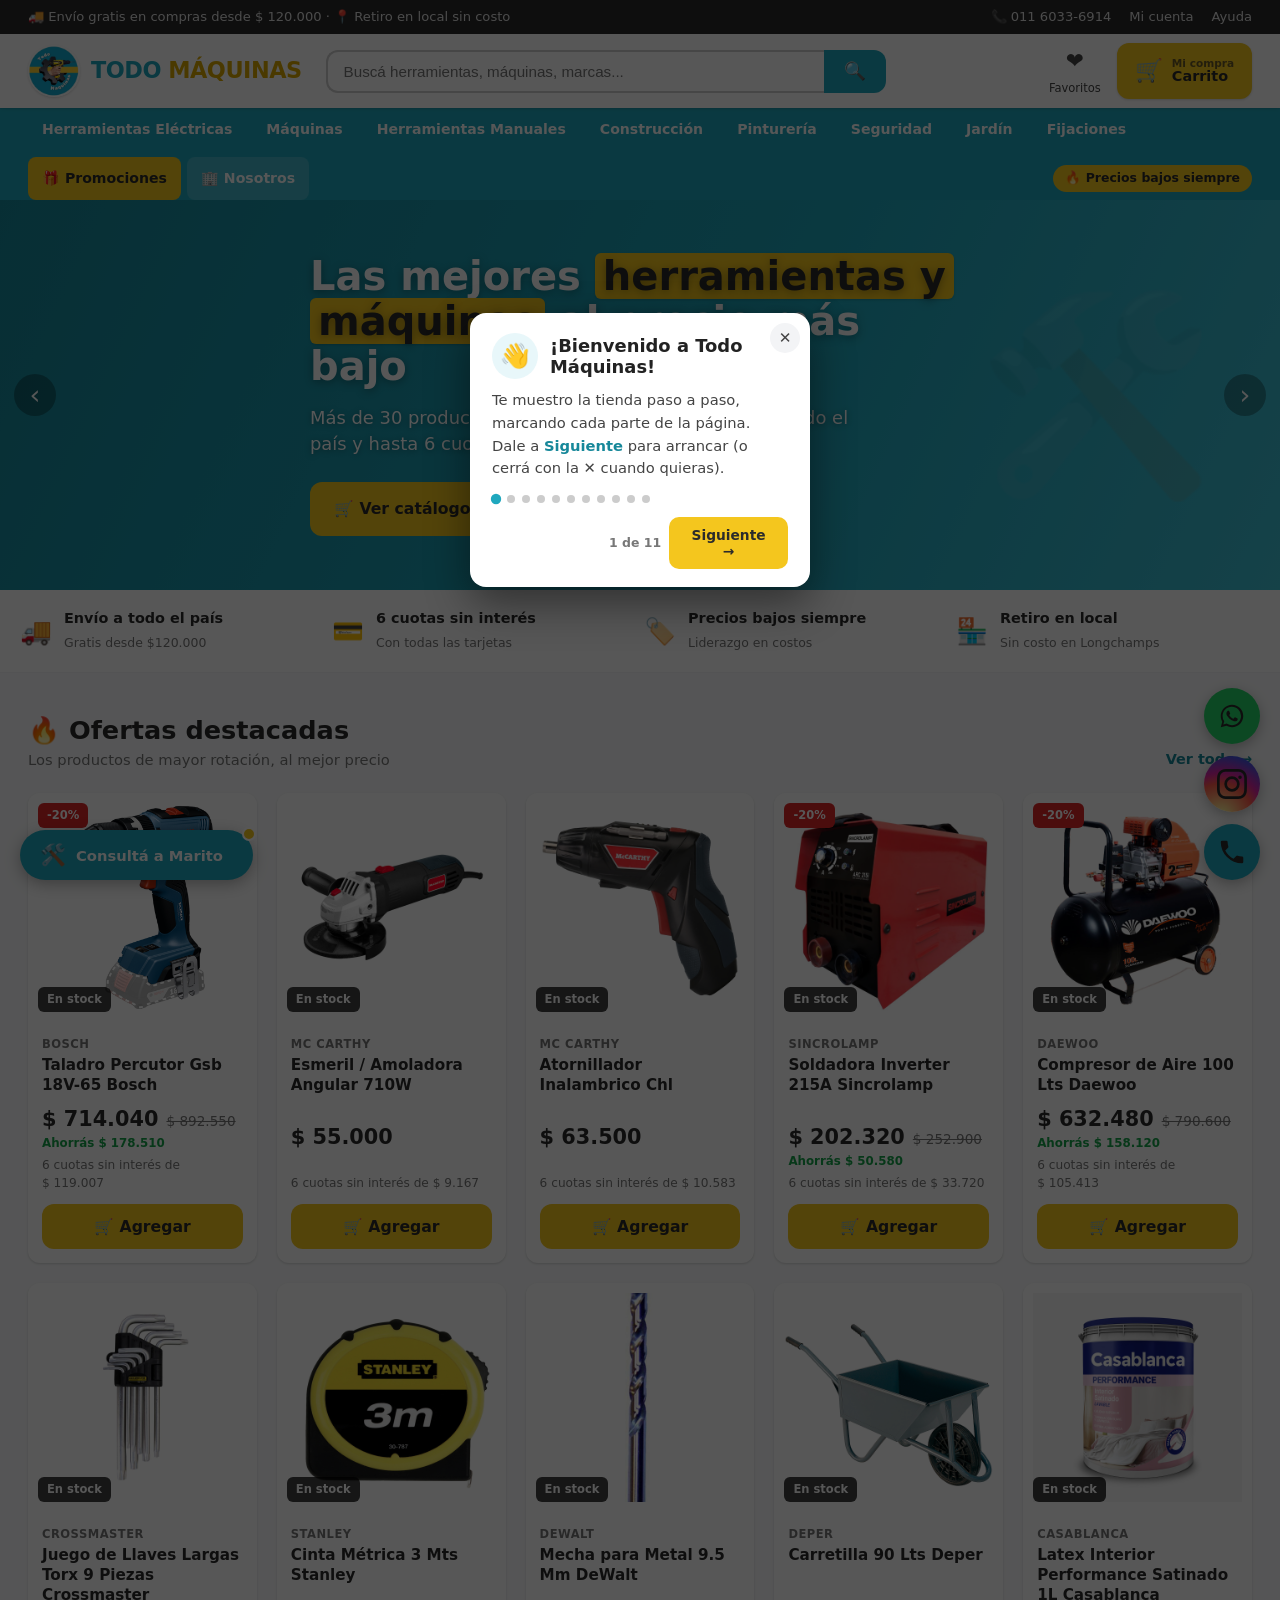
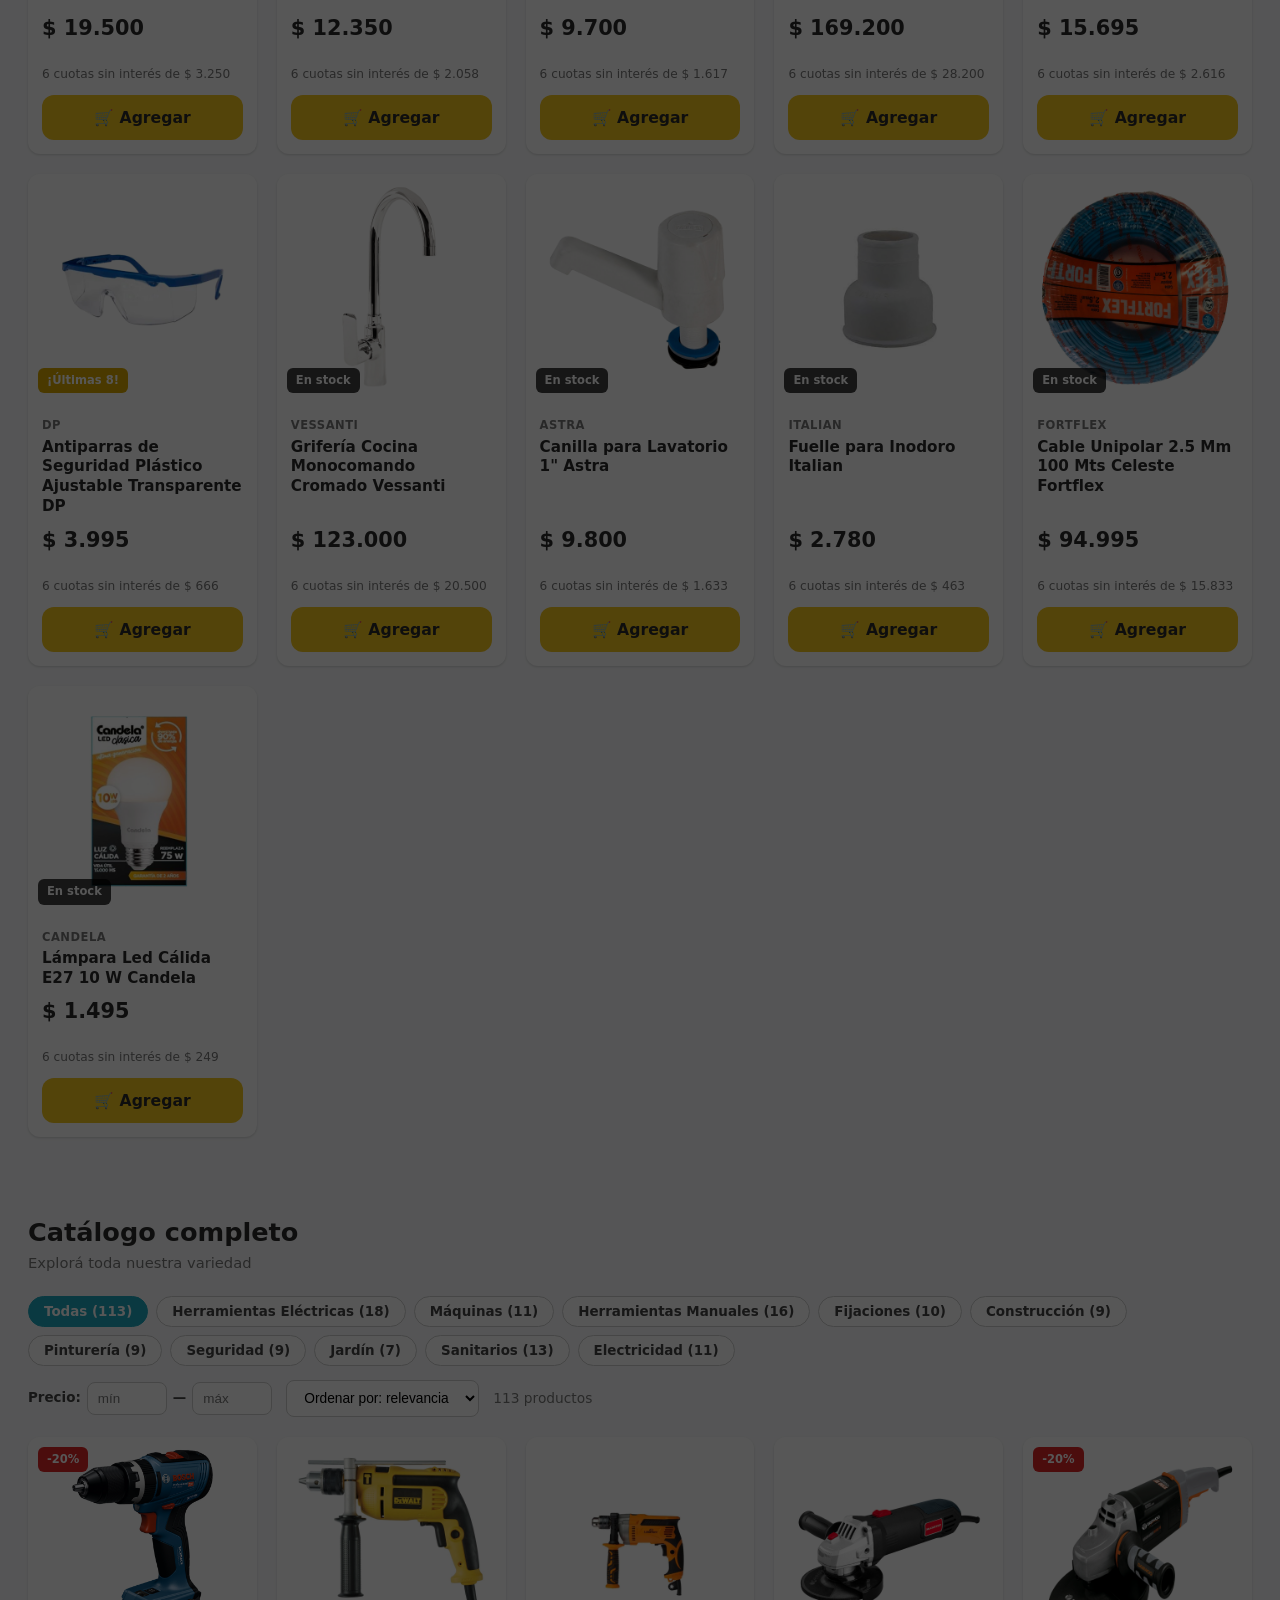
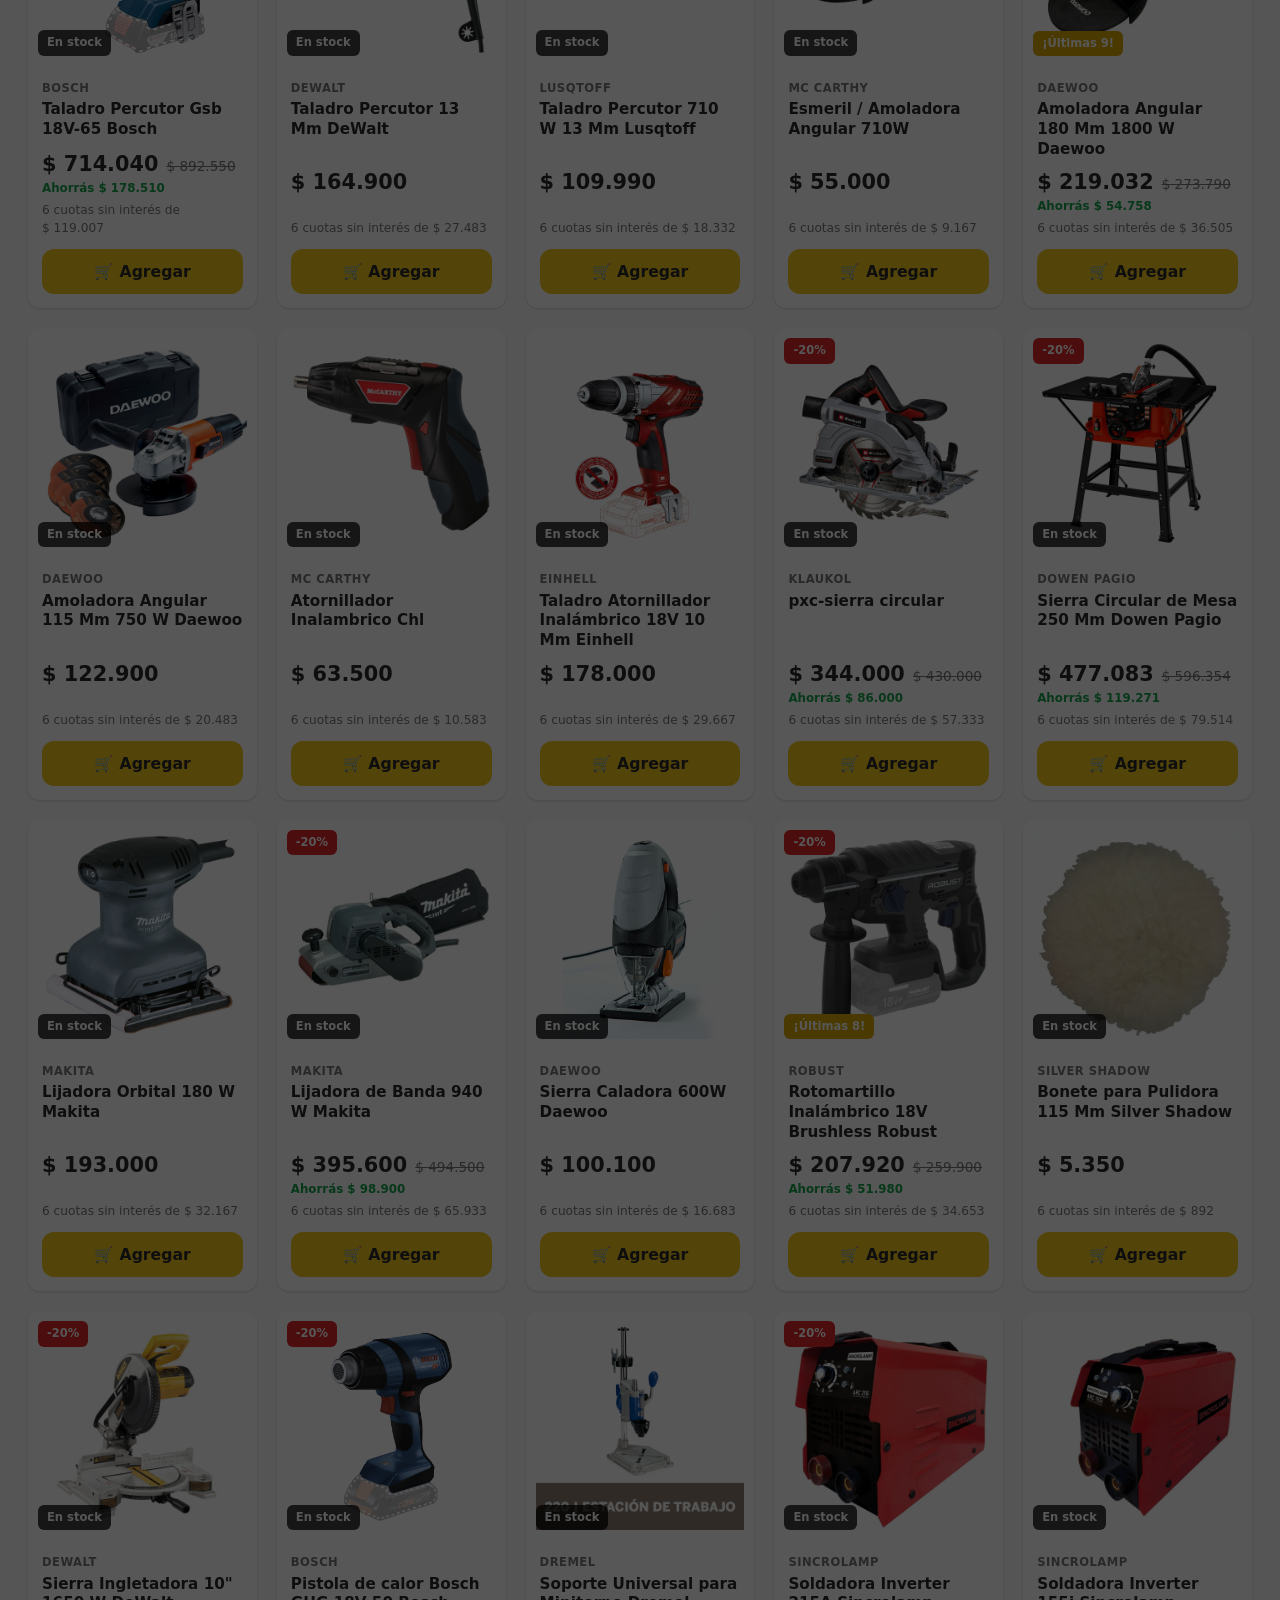
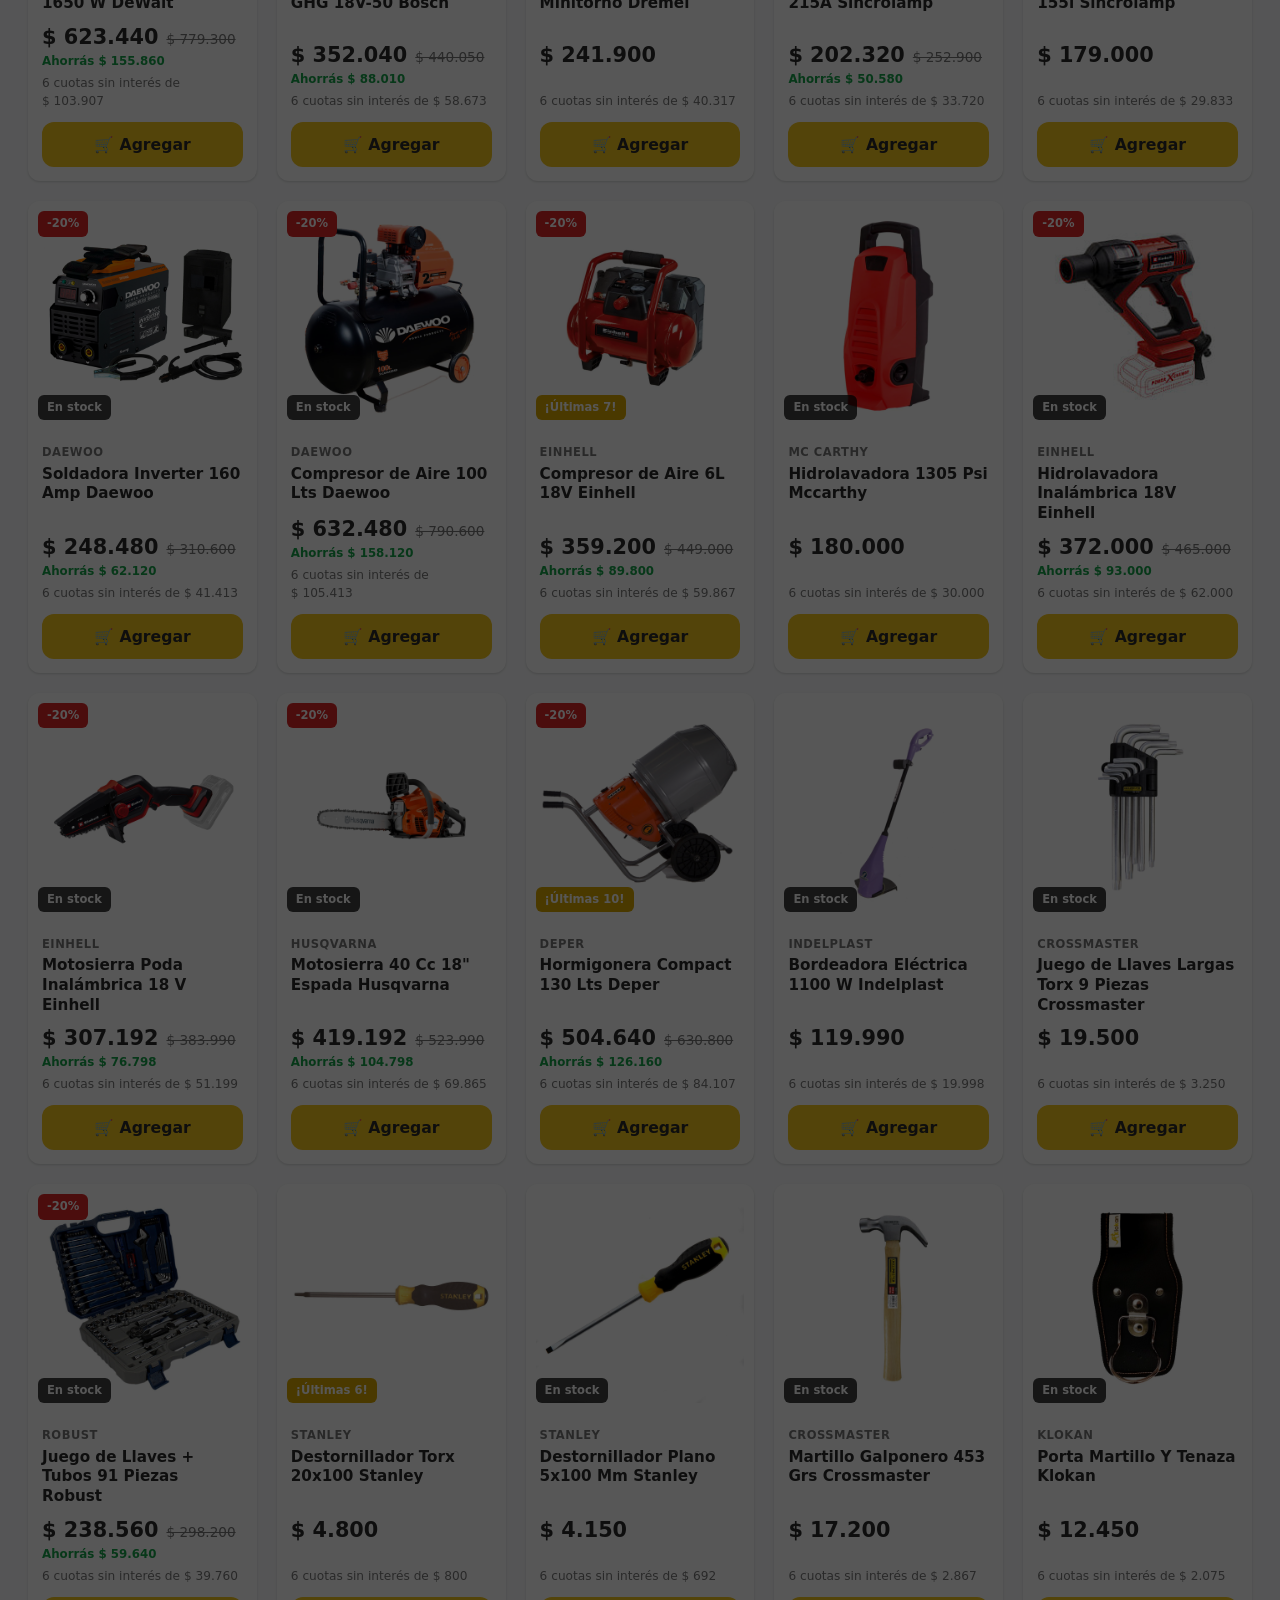
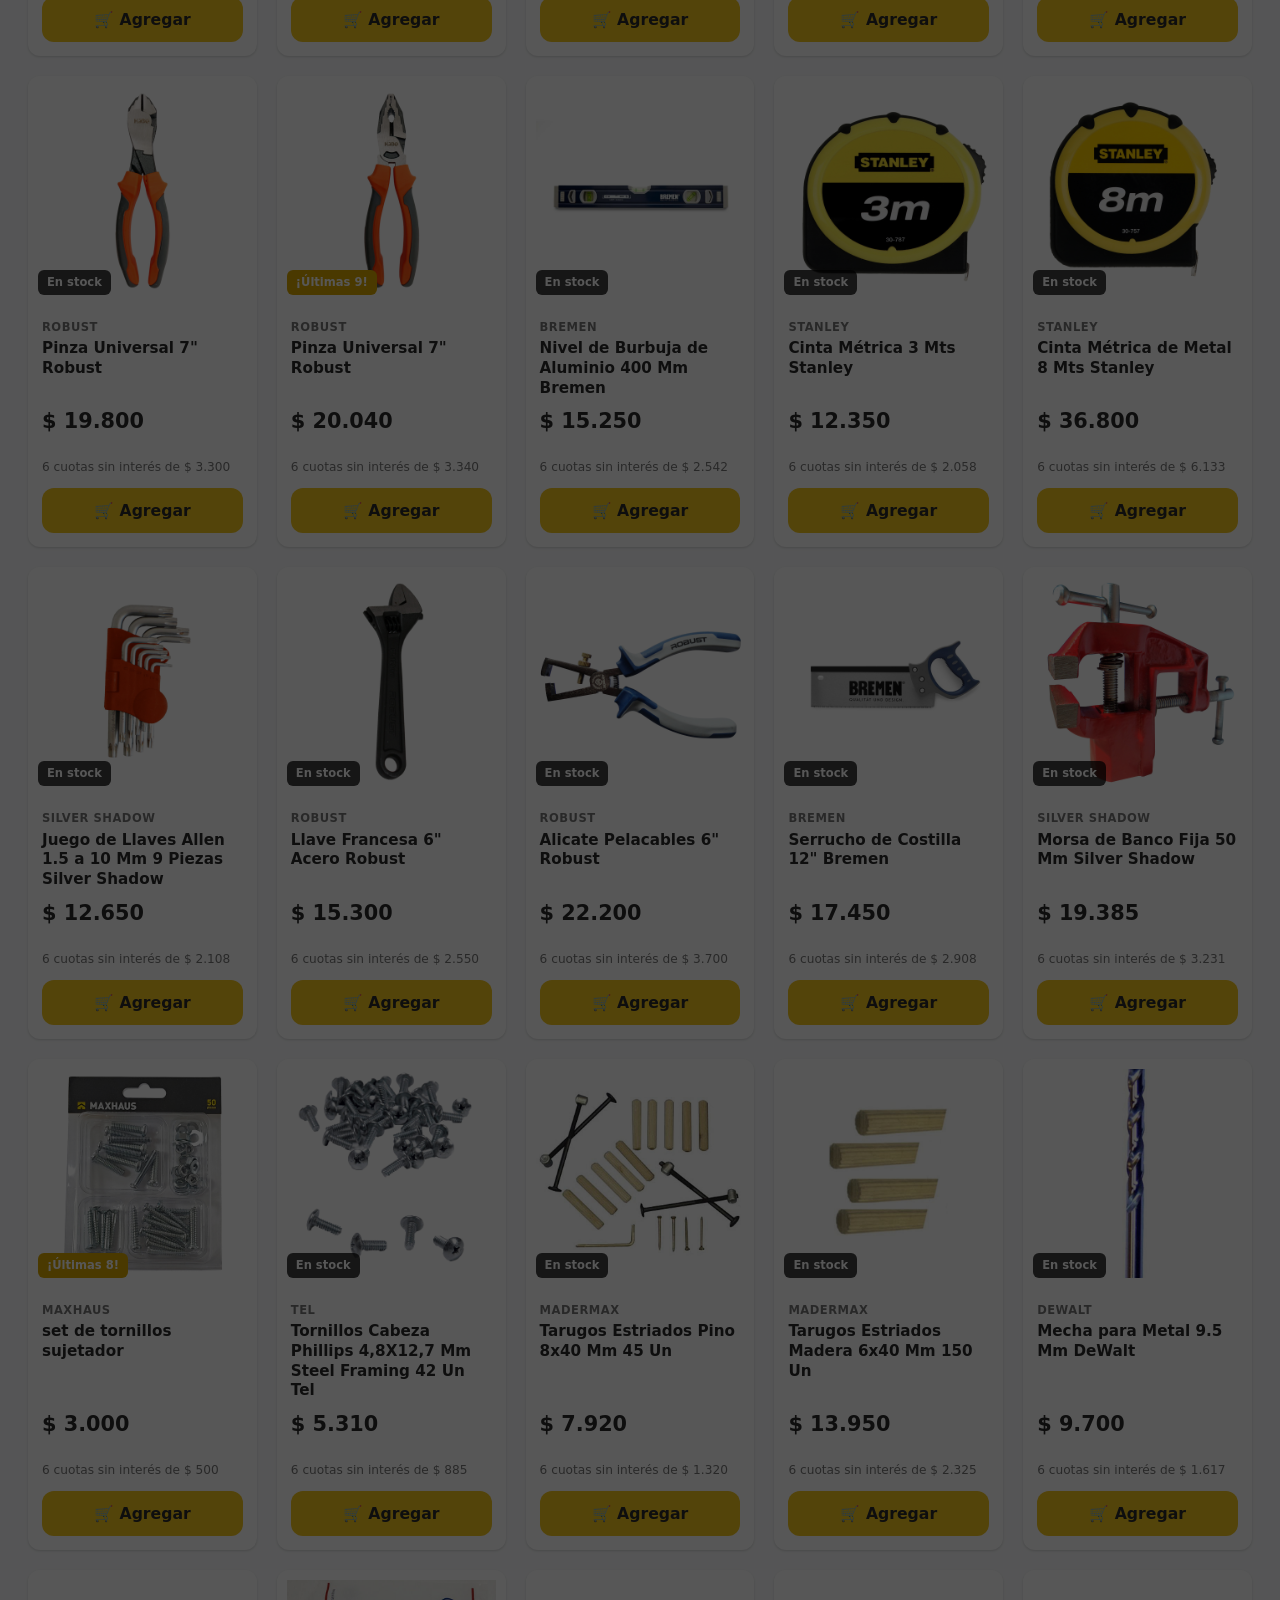
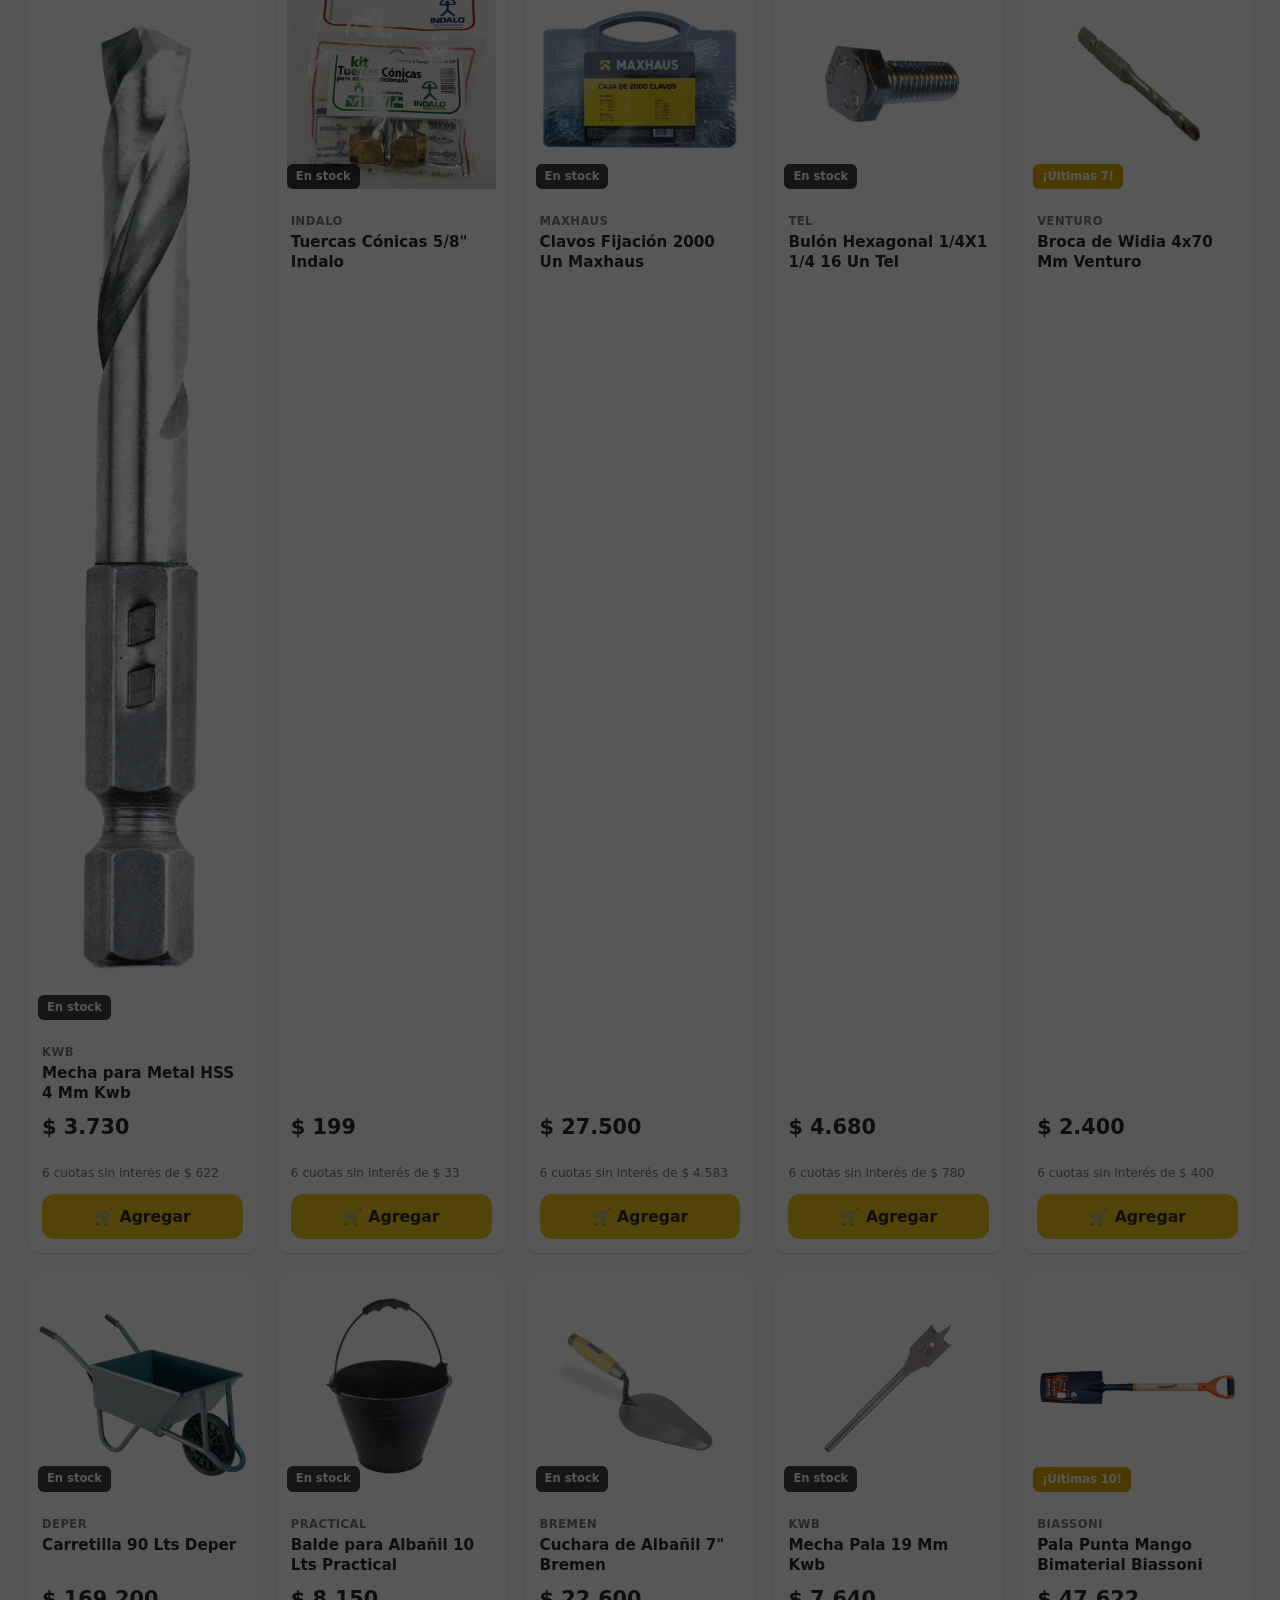
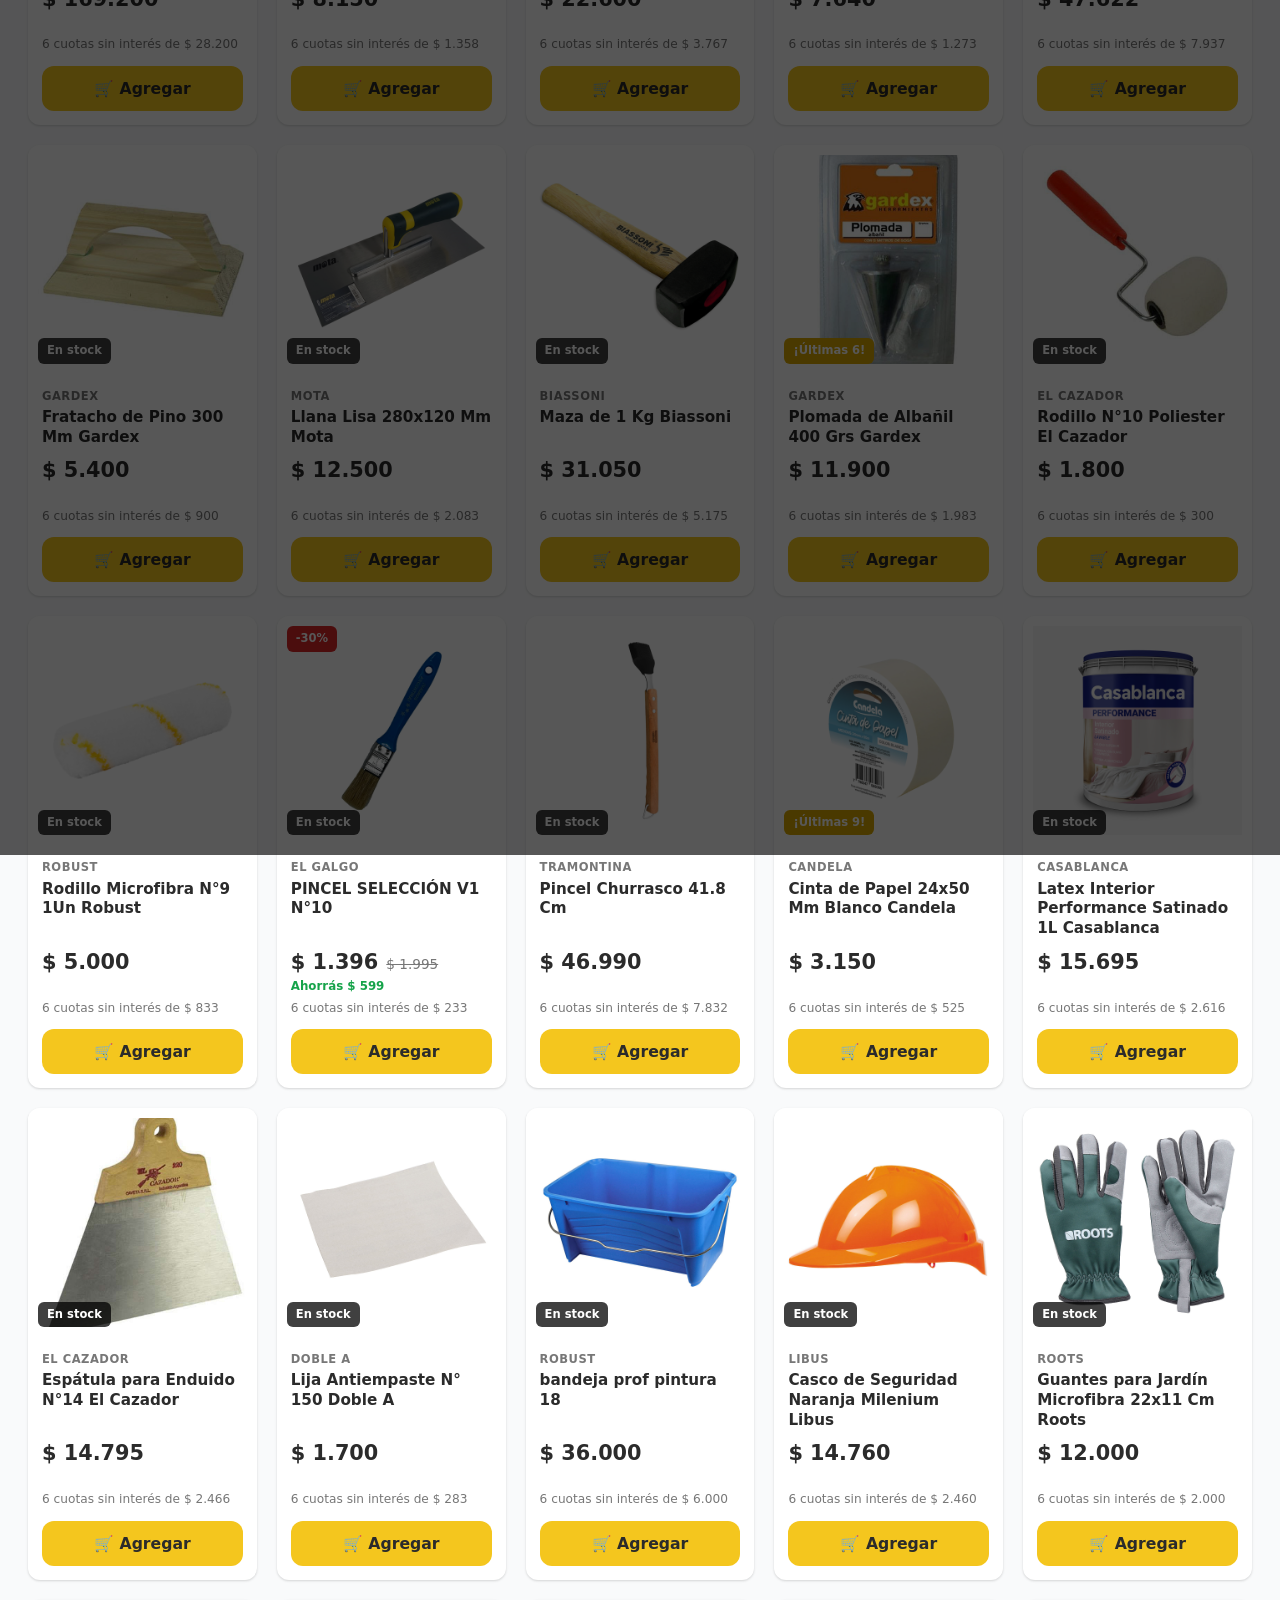
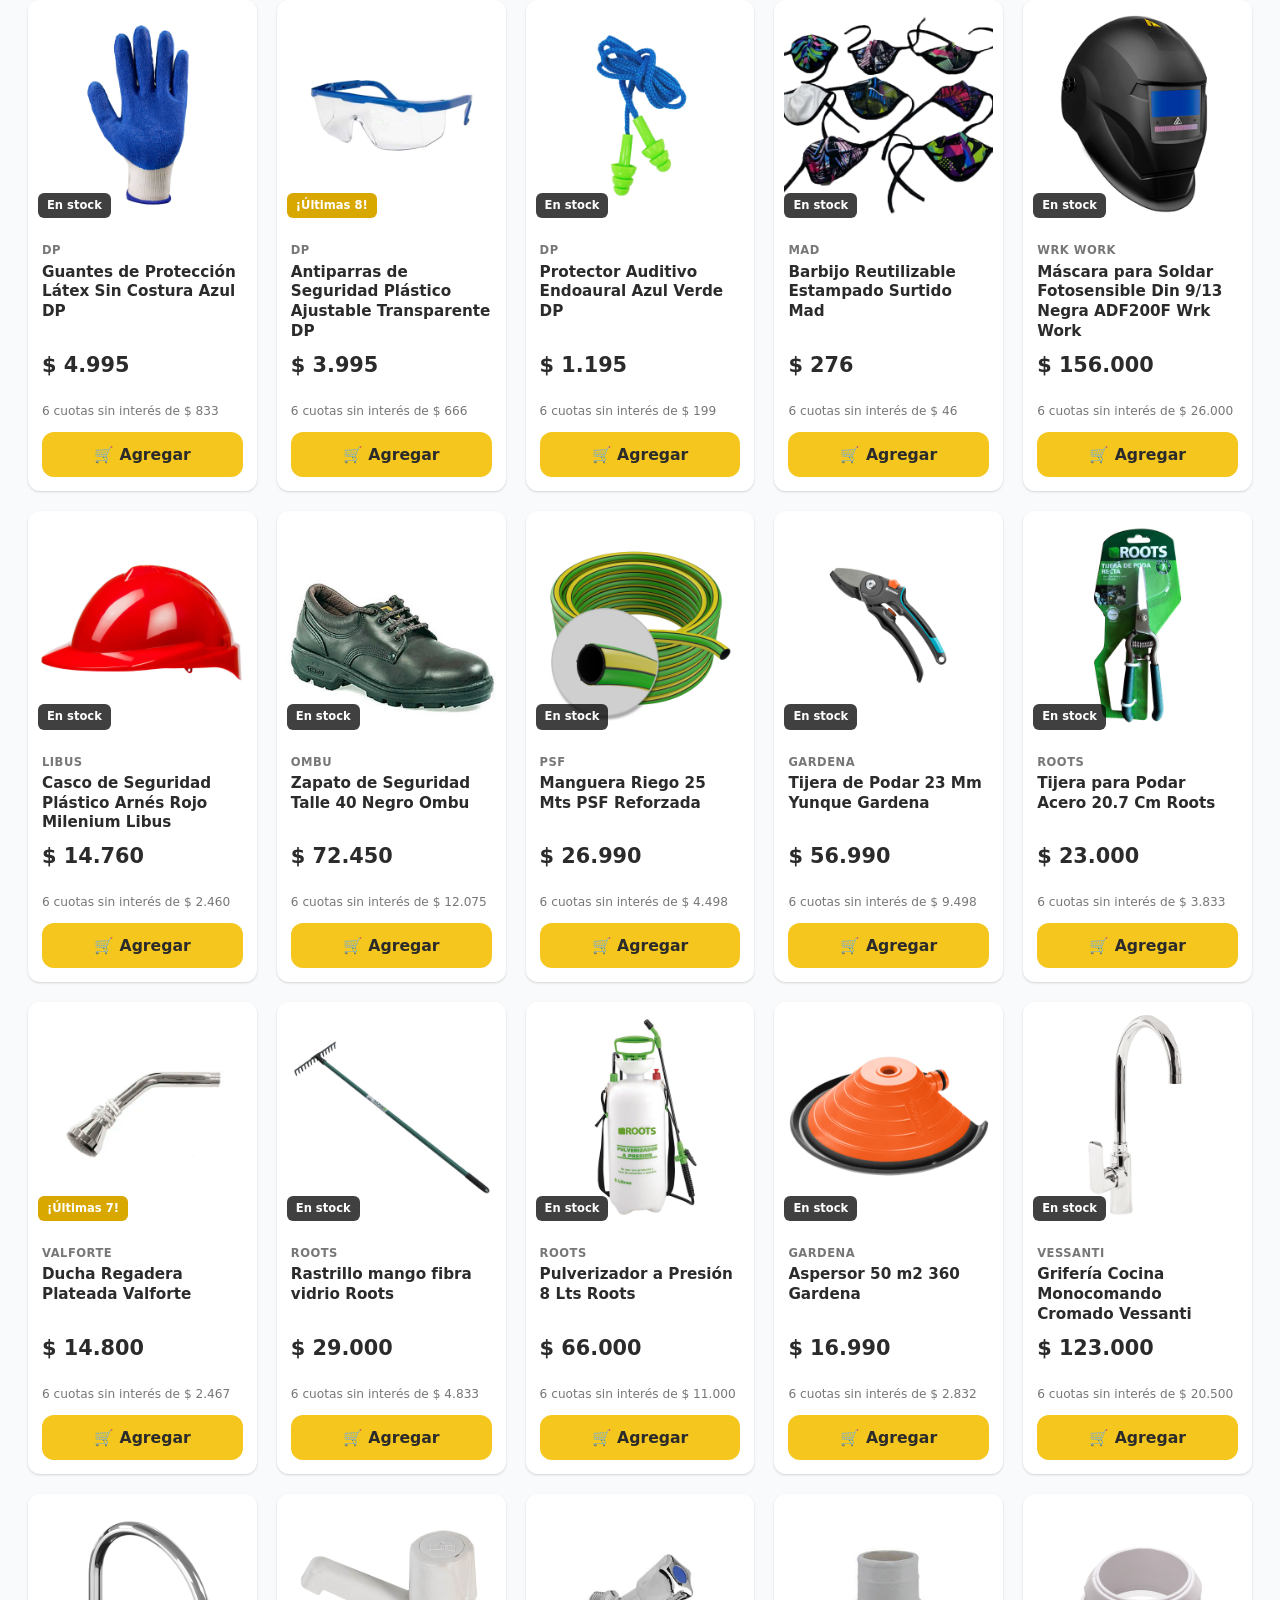
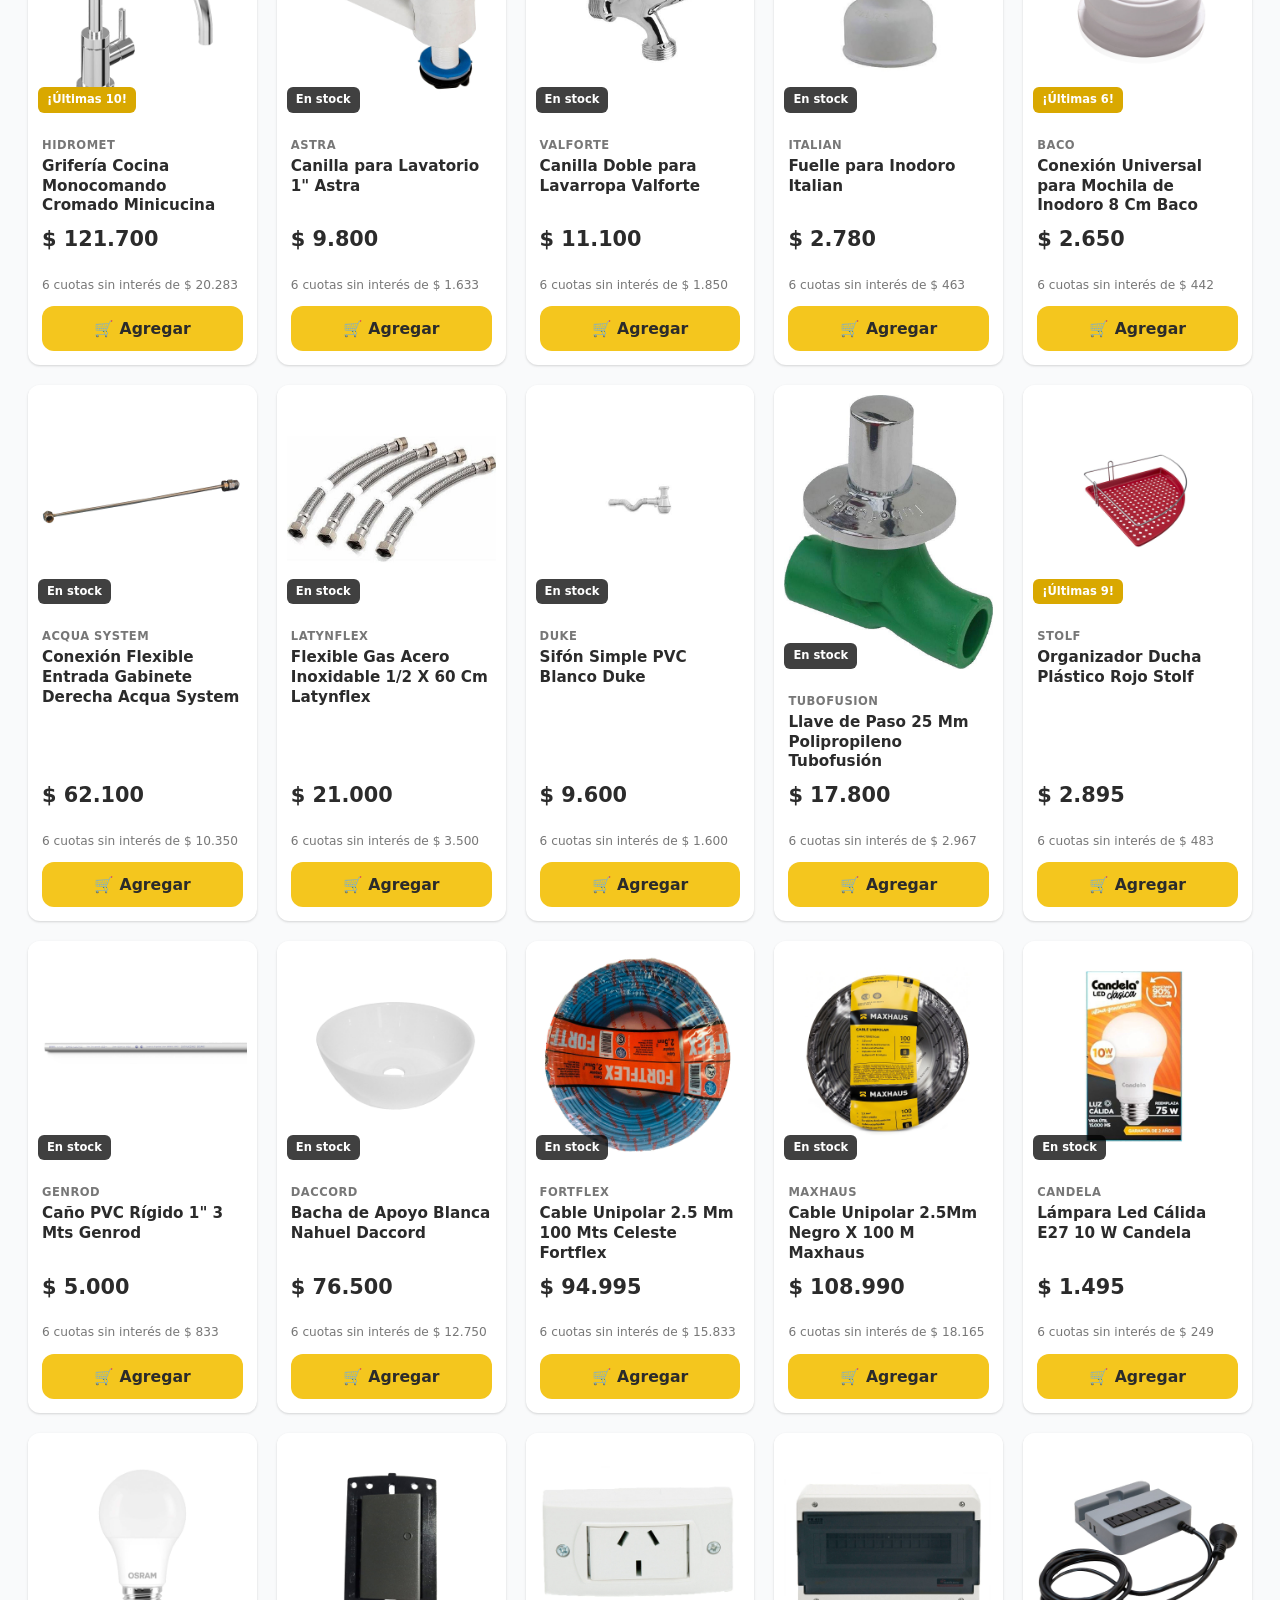
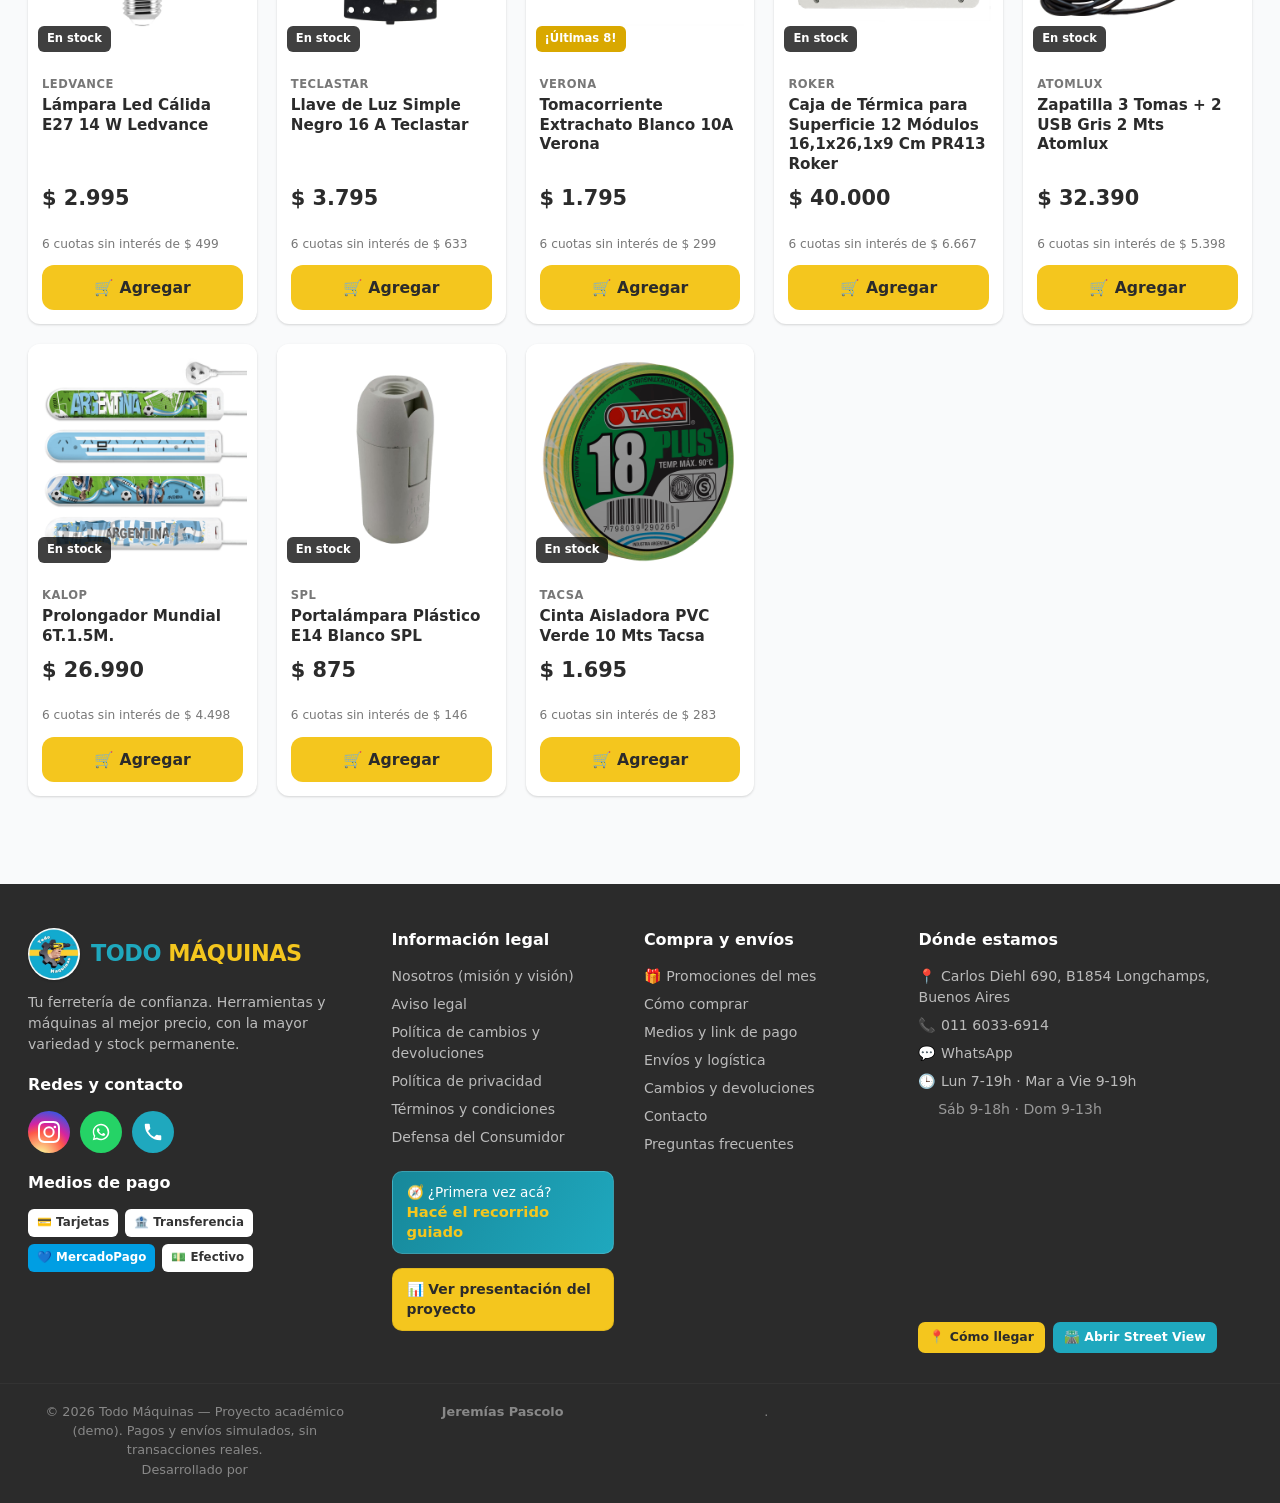
==== commit f35a81d2: "Versión 2.1 - Forzar redeploy GitHub Pages" ====
--- a/index.html
+++ b/index.html
@@ -3,7 +3,7 @@
 <head>
   <meta charset="UTF-8">
   <meta name="viewport" content="width=device-width, initial-scale=1.0">
-  <title>Todo Máquinas — Herramientas y máquinas al mejor precio</title>
+  <title>Todo Máquinas — Herramientas y máquinas al mejor precio (v2.1)</title>
   <link rel="stylesheet" href="css/styles.css">
   <link rel="icon" href="assets/logo.jpg">
 </head>
--- a/css/styles.css
+++ b/css/styles.css
@@ -498,6 +498,74 @@
 }
 .pay-badges span.mp{background:#009ee3;color:#fff}
 
+/* botón "recorrido guiado" en el footer (columna legal) */
+.foot-tour{
+  margin-top:16px;width:100%;text-align:left;color:#fff;font-size:.85rem;line-height:1.35;
+  background:linear-gradient(120deg,var(--teal-osc),var(--teal));
+  border:1px solid rgba(255,255,255,.15);border-radius:10px;padding:11px 14px;
+  transition:transform .15s,box-shadow .15s
+}
+.foot-tour b{color:var(--amarillo);display:block;font-size:.92rem}
+.foot-tour:hover{transform:translateY(-2px);box-shadow:0 6px 18px rgba(0,0,0,.3)}
+
+/* link "ver presentación" en el footer */
+.foot-ppt{
+  display:inline-block;margin-top:14px;padding:10px 14px;border-radius:10px;
+  font-size:.87rem;font-weight:700;color:var(--negro);background:var(--amarillo);
+  transition:all .15s;border:1px solid rgba(0,0,0,.08)
+}
+.foot-ppt:hover{background:var(--amarillo-osc);transform:translateY(-2px);box-shadow:0 4px 12px rgba(0,0,0,.15)}
+
+/* ===== Recorrido guiado interactivo (spotlight) ===== */
+.tour-ov{position:fixed;inset:0;z-index:300;display:none}
+.tour-ov.open{display:block}
+/* capa transparente que captura clicks fuera del foco */
+.tour-catch{position:fixed;inset:0;z-index:0}
+/* recuadro de foco: el box-shadow gigante oscurece todo menos el elemento iluminado */
+.tour-spot{
+  position:fixed;z-index:1;border-radius:12px;pointer-events:none;
+  border:3px solid var(--amarillo);
+  box-shadow:0 0 0 9999px rgba(0,0,0,.66), 0 0 18px 2px rgba(244,198,30,.55);
+  transition:top .3s ease,left .3s ease,width .3s ease,height .3s ease
+}
+.tour-spot.off{
+  /* paso de bienvenida sin foco: solo oscurecemos toda la pantalla */
+  top:50%;left:50%;width:0;height:0;border-color:transparent;
+  box-shadow:0 0 0 9999px rgba(0,0,0,.66)
+}
+.tour-pop{
+  position:fixed;z-index:2;background:#fff;border-radius:16px;width:340px;max-width:calc(100vw - 24px);
+  padding:20px 22px 18px;box-shadow:0 16px 44px rgba(0,0,0,.45);
+  transition:top .3s ease,left .3s ease
+}
+.tour-x{
+  position:absolute;top:10px;right:10px;width:30px;height:30px;border-radius:50%;
+  background:var(--gris-100);color:var(--gris-700);font-size:.95rem;display:grid;place-items:center;transition:background .15s
+}
+.tour-x:hover{background:var(--gris-300)}
+.tour-pop-head{display:flex;align-items:center;gap:12px;margin-bottom:10px;padding-right:26px}
+.tour-ico{
+  width:46px;height:46px;flex-shrink:0;border-radius:50%;font-size:1.5rem;
+  display:grid;place-items:center;background:var(--teal-claro)
+}
+.tour-titulo{font-size:1.12rem;color:var(--gris-900);line-height:1.2}
+.tour-txt{font-size:.92rem;color:var(--gris-700);line-height:1.55}
+.tour-txt b{color:var(--teal-osc)}
+.tour-dots{display:flex;flex-wrap:wrap;gap:7px;margin:15px 0 14px}
+.tour-dot{width:8px;height:8px;border-radius:50%;background:var(--gris-300);padding:0;transition:all .15s}
+.tour-dot.active{background:var(--teal);transform:scale(1.3)}
+.tour-nav{display:flex;align-items:center;justify-content:space-between;gap:8px}
+.tour-cont{font-size:.78rem;color:var(--gris-500);font-weight:600;white-space:nowrap}
+.tour-prev,.tour-next{font-weight:700;font-size:.86rem;padding:10px 15px;border-radius:10px;transition:all .15s}
+.tour-prev{background:var(--gris-100);color:var(--gris-700)}
+.tour-prev:hover{background:var(--gris-300)}
+.tour-next{background:var(--amarillo);color:var(--negro)}
+.tour-next:hover{background:var(--amarillo-osc)}
+@media(max-width:520px){
+  .tour-pop{width:auto;left:12px!important;right:12px}
+  .tour-prev,.tour-next{padding:9px 12px;font-size:.82rem}
+}
+
 /* ===== Responsive ===== */
 @media(max-width:980px){
   .product{grid-template-columns:1fr}
@@ -516,3 +584,42 @@
   .footer .container{grid-template-columns:1fr}
   .grid{grid-template-columns:repeat(auto-fill,minmax(150px,1fr));gap:12px}
 }
+
+/* ===== Presentación tipo PPT ===== */
+.ppt-intro{margin-bottom:40px}
+.ppt-intro .ppt-slide{
+  background:linear-gradient(135deg,var(--teal-osc),var(--teal));color:#fff;
+  border-radius:16px;padding:60px 44px;text-align:center;box-shadow:0 8px 32px rgba(31,168,190,.2);
+  margin-bottom:0
+}
+.ppt-intro .ppt-slide h2{color:#fff;font-size:2rem;margin-bottom:12px}
+.ppt-intro .ppt-slide p{color:rgba(255,255,255,.9)}
+
+.ppt-slide{
+  background:#fff;border-radius:12px;padding:32px 36px;margin-bottom:24px;
+  border:1px solid var(--gris-100);box-shadow:0 2px 8px rgba(0,0,0,.06)
+}
+.ppt-slide h2{font-size:1.35rem;color:var(--negro);margin-bottom:18px;border-bottom:3px solid var(--amarillo);padding-bottom:12px}
+.ppt-slide h3{font-size:1.05rem;color:var(--teal-osc);margin:16px 0 8px;font-weight:700}
+.ppt-slide ul{padding-left:24px}
+.ppt-slide li{margin:8px 0;line-height:1.6}
+.ppt-slide code{
+  background:var(--gris-100);color:#c41e3a;font-family:monospace;
+  padding:2px 6px;border-radius:4px;font-size:.9rem
+}
+
+.ppt-flow{display:grid;grid-template-columns:repeat(auto-fit,minmax(240px,1fr));gap:16px;margin:20px 0}
+.ppt-flow-item{
+  background:var(--teal-claro);border-left:4px solid var(--teal);padding:16px;
+  border-radius:8px;font-size:.95rem
+}
+.ppt-flow-item strong{display:block;color:var(--teal-osc);margin-bottom:6px}
+.ppt-flow-item span{color:var(--gris-700);display:block;font-size:.9rem}
+
+@media(max-width:720px){
+  .ppt-intro .ppt-slide{padding:40px 24px}
+  .ppt-intro .ppt-slide h2{font-size:1.5rem}
+  .ppt-slide{padding:24px 20px}
+  .ppt-slide h2{font-size:1.15rem}
+  .ppt-flow{grid-template-columns:1fr}
+}
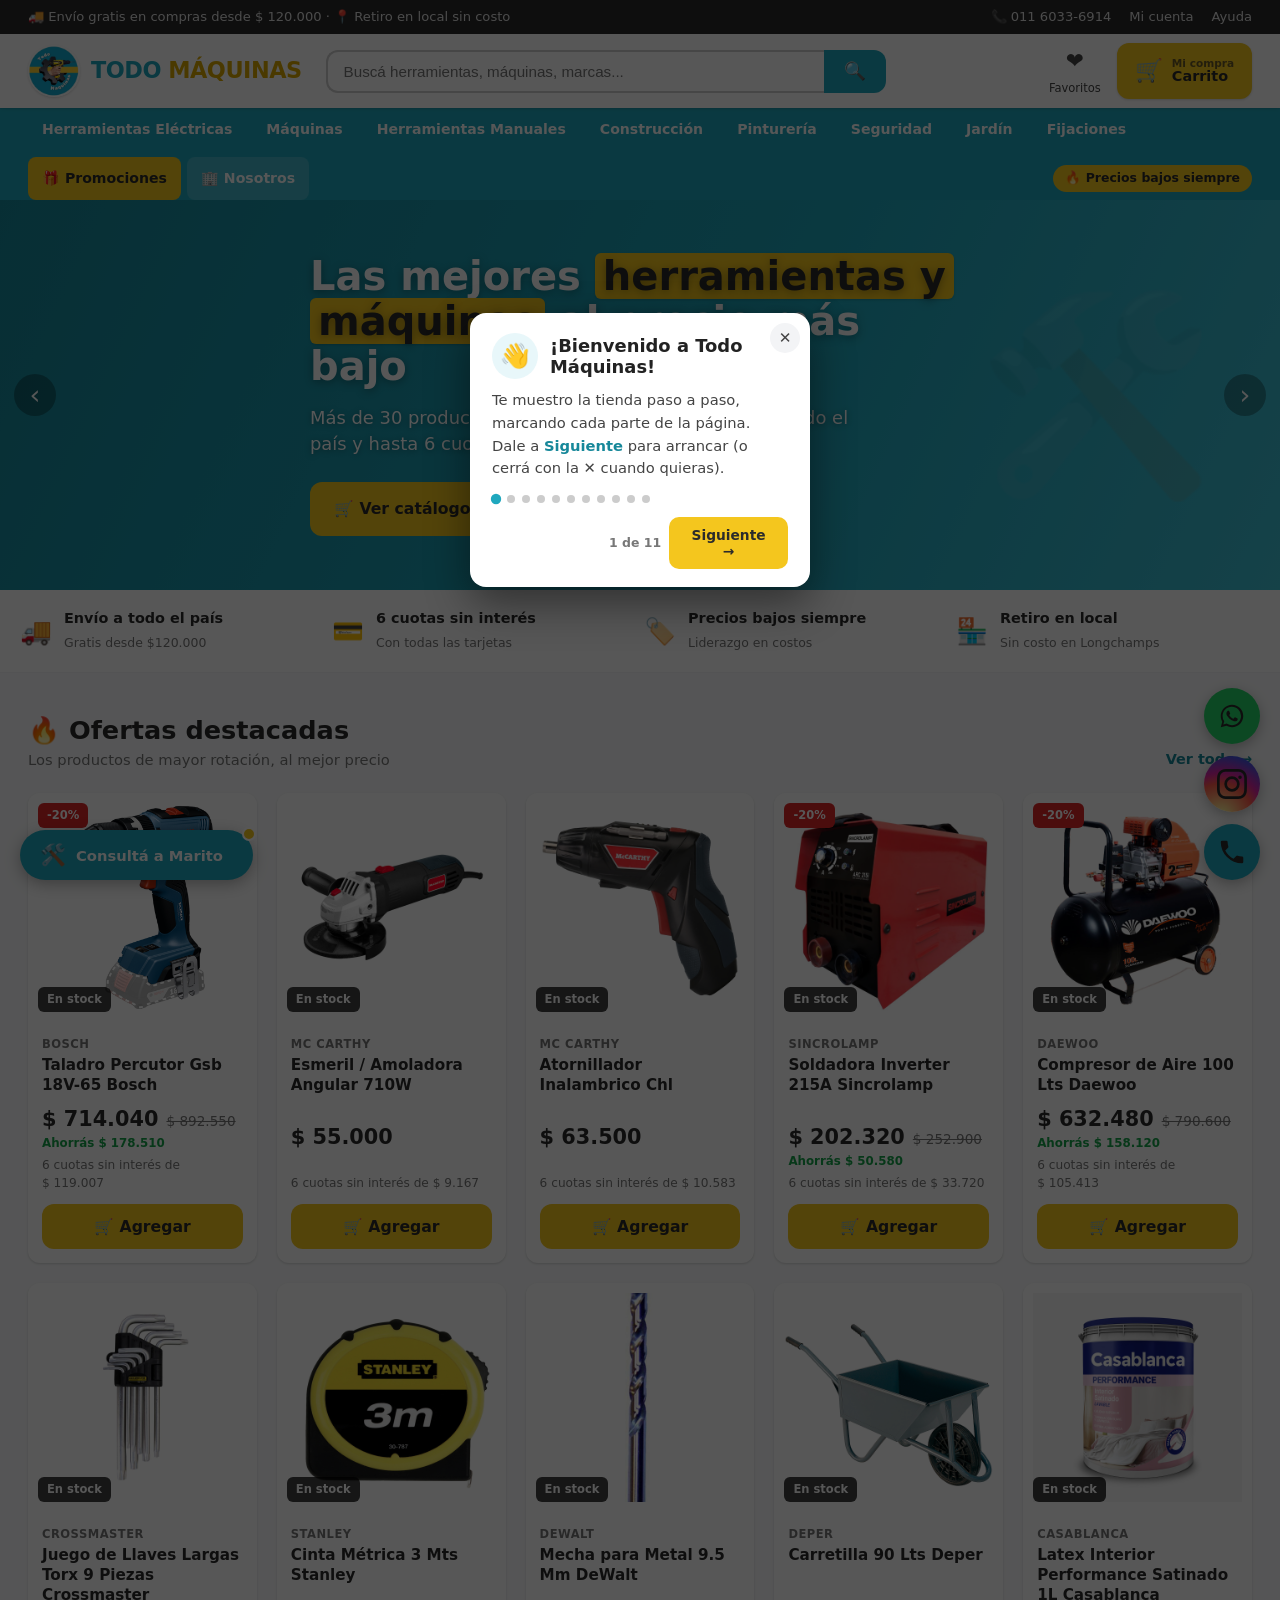
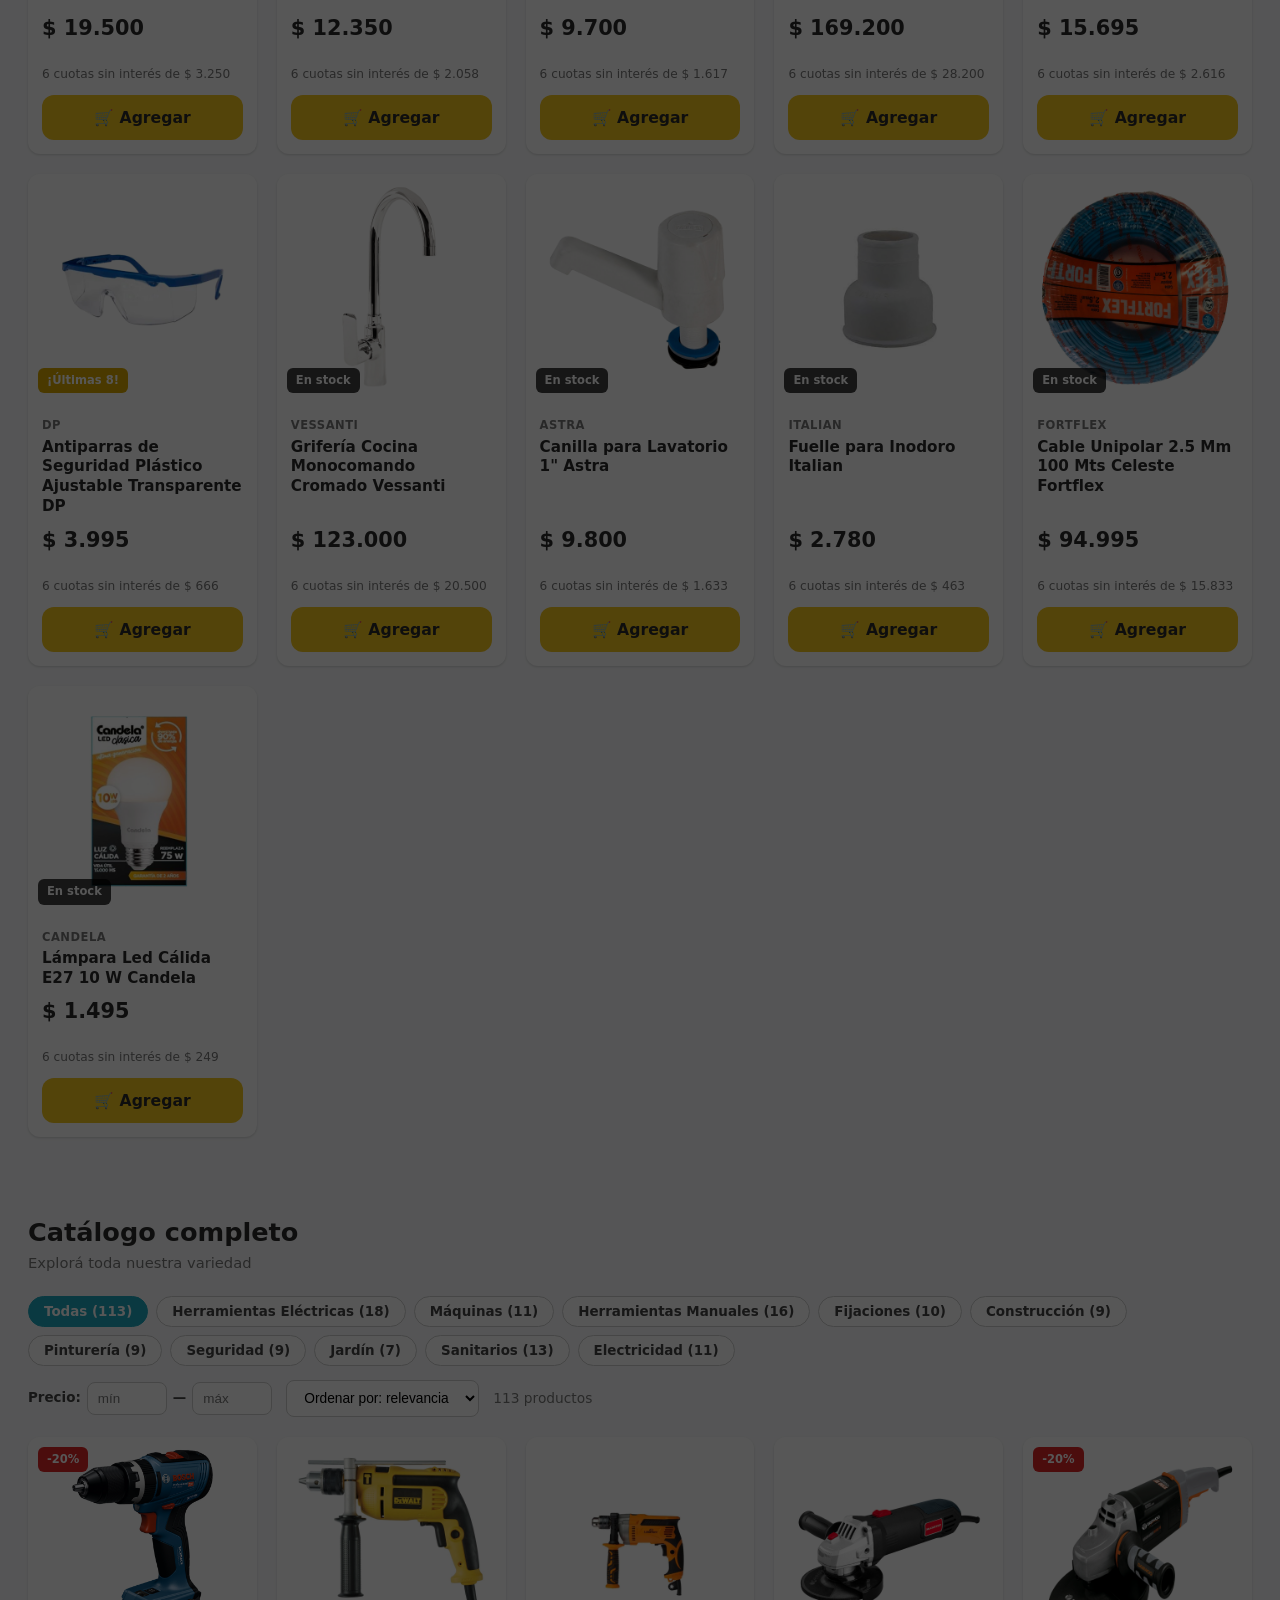
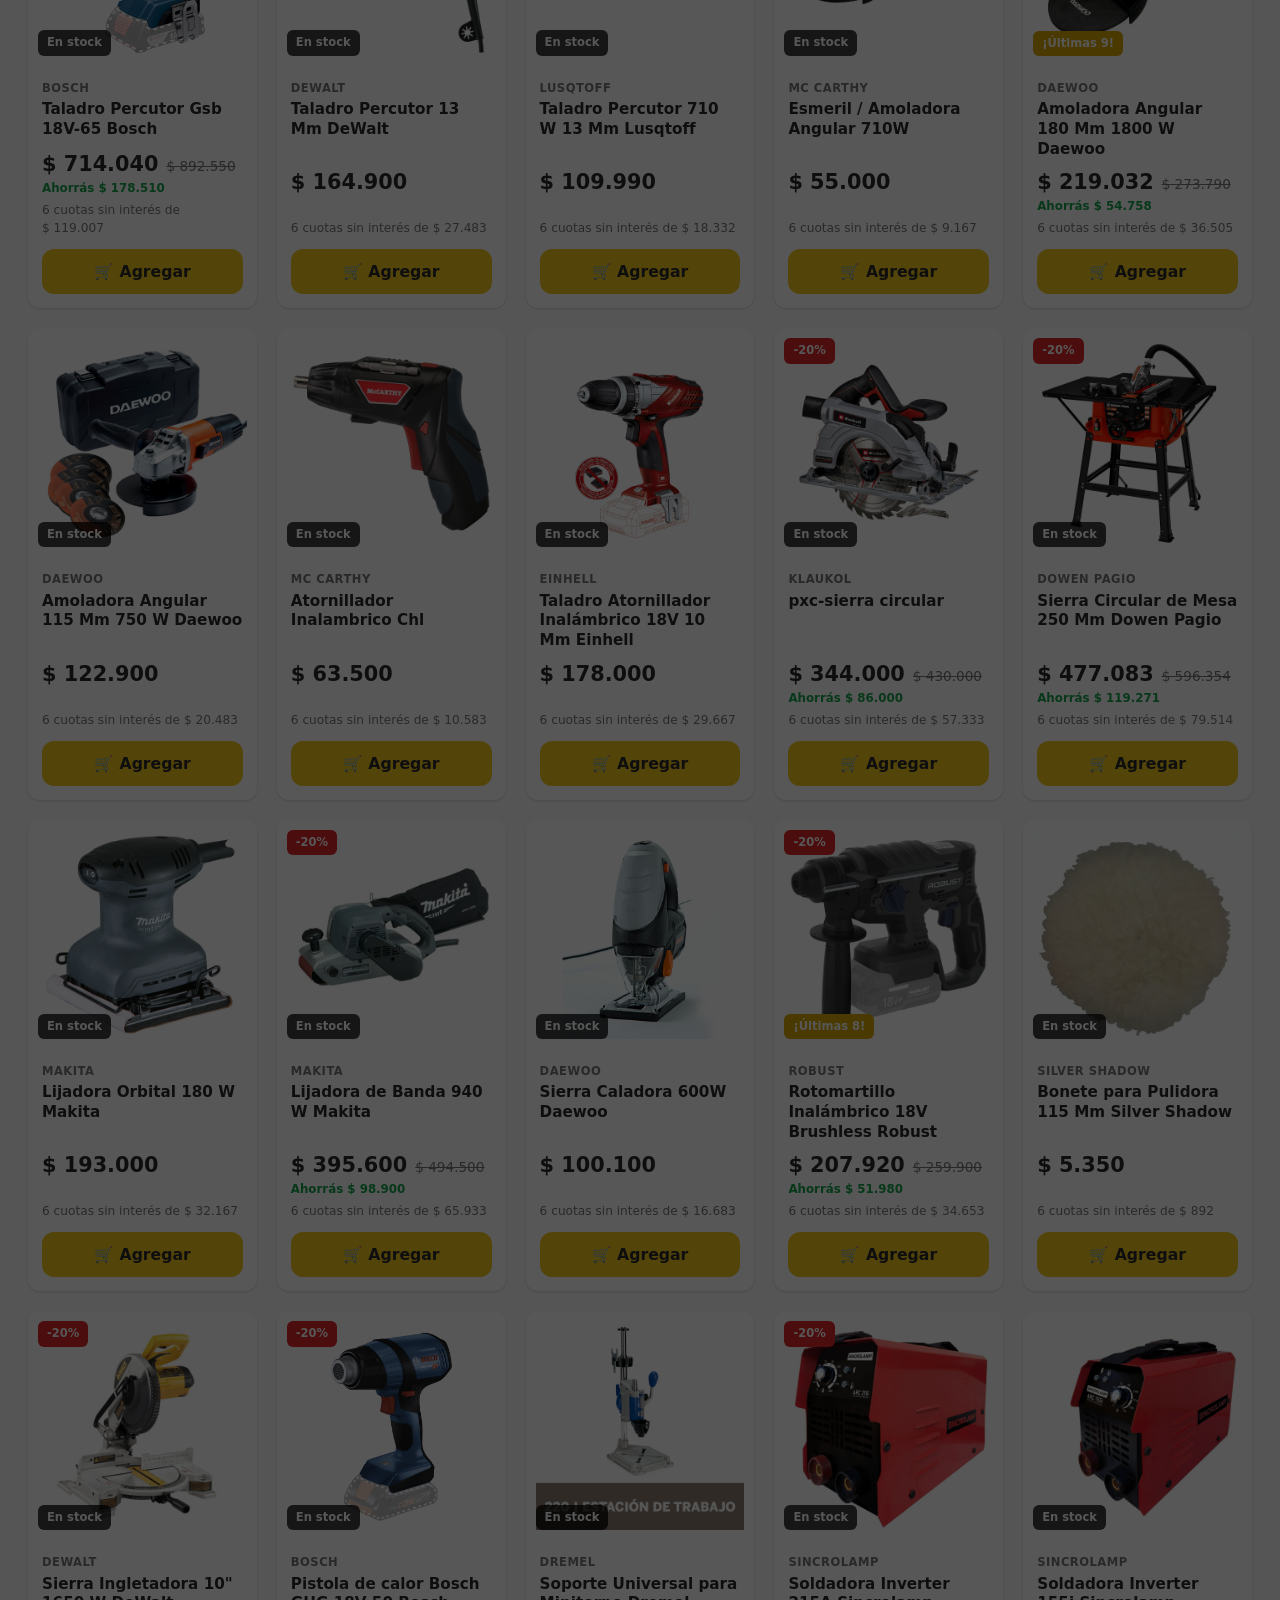
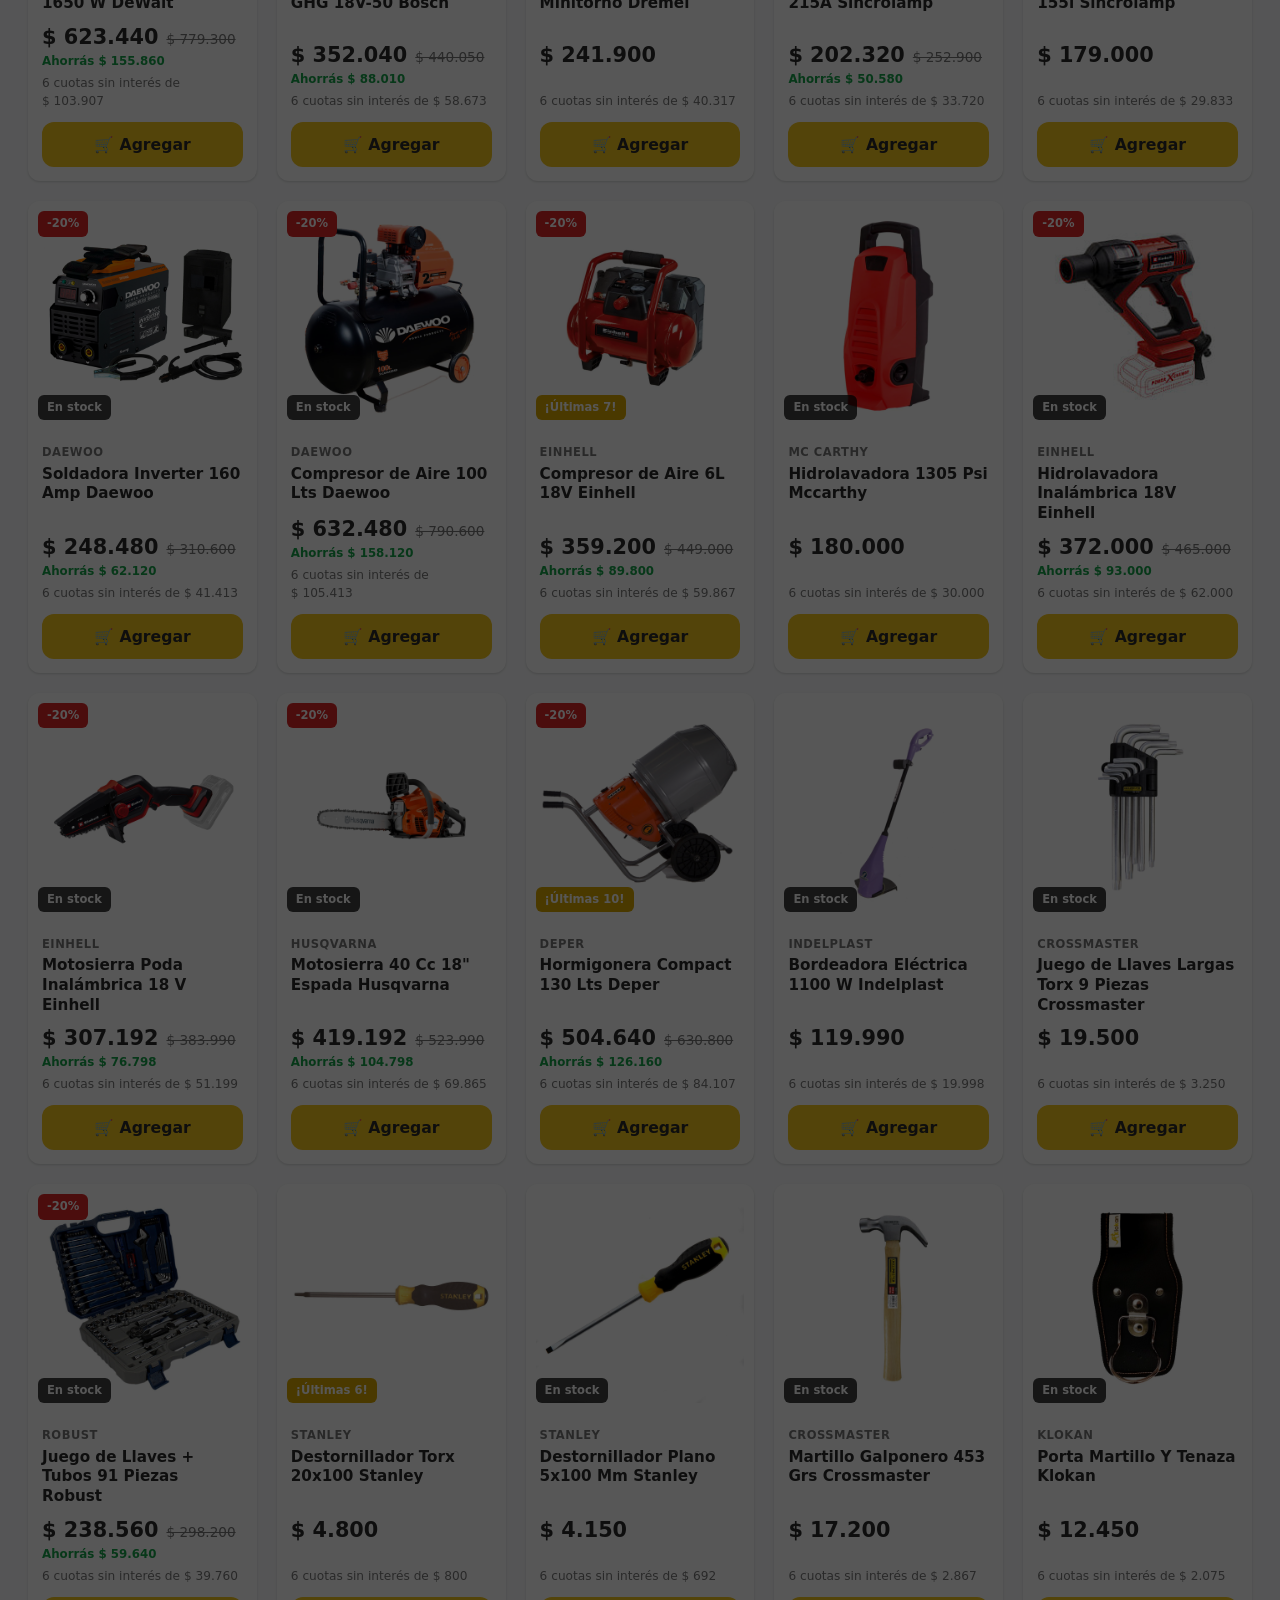
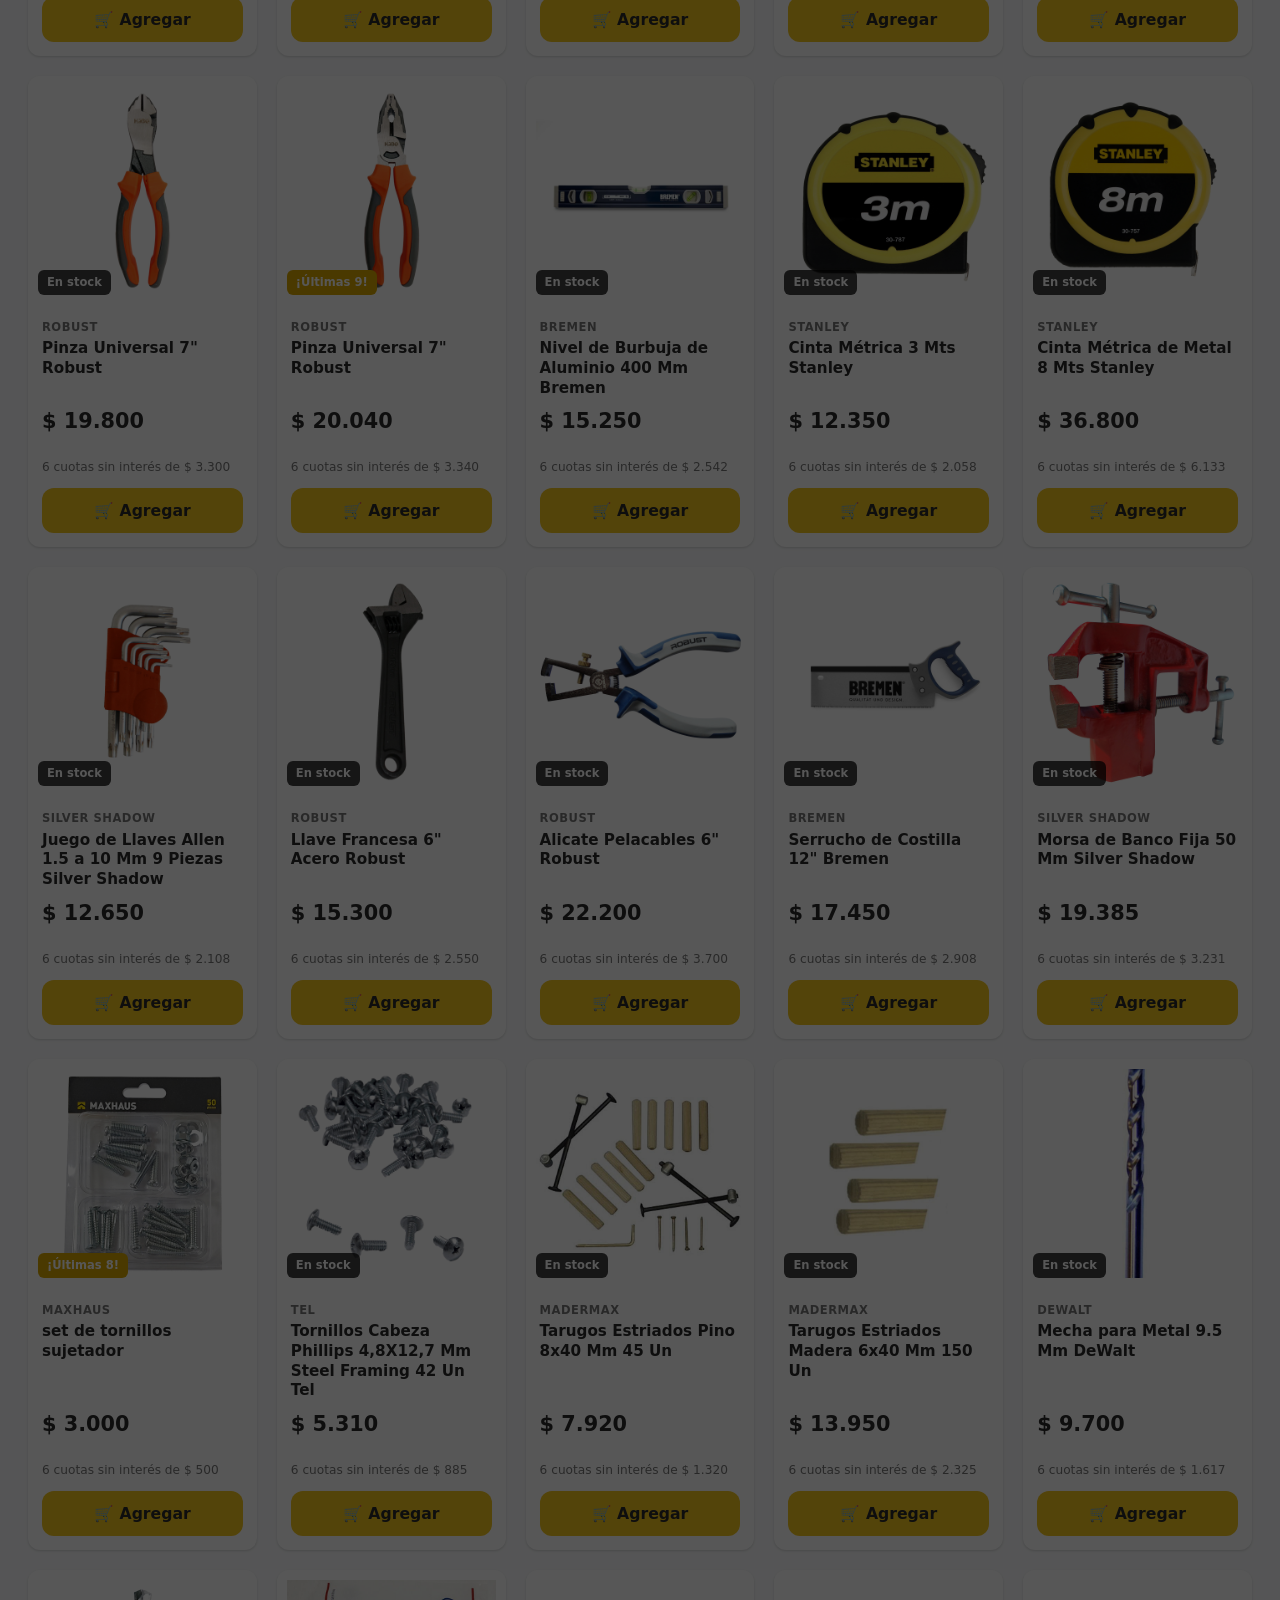
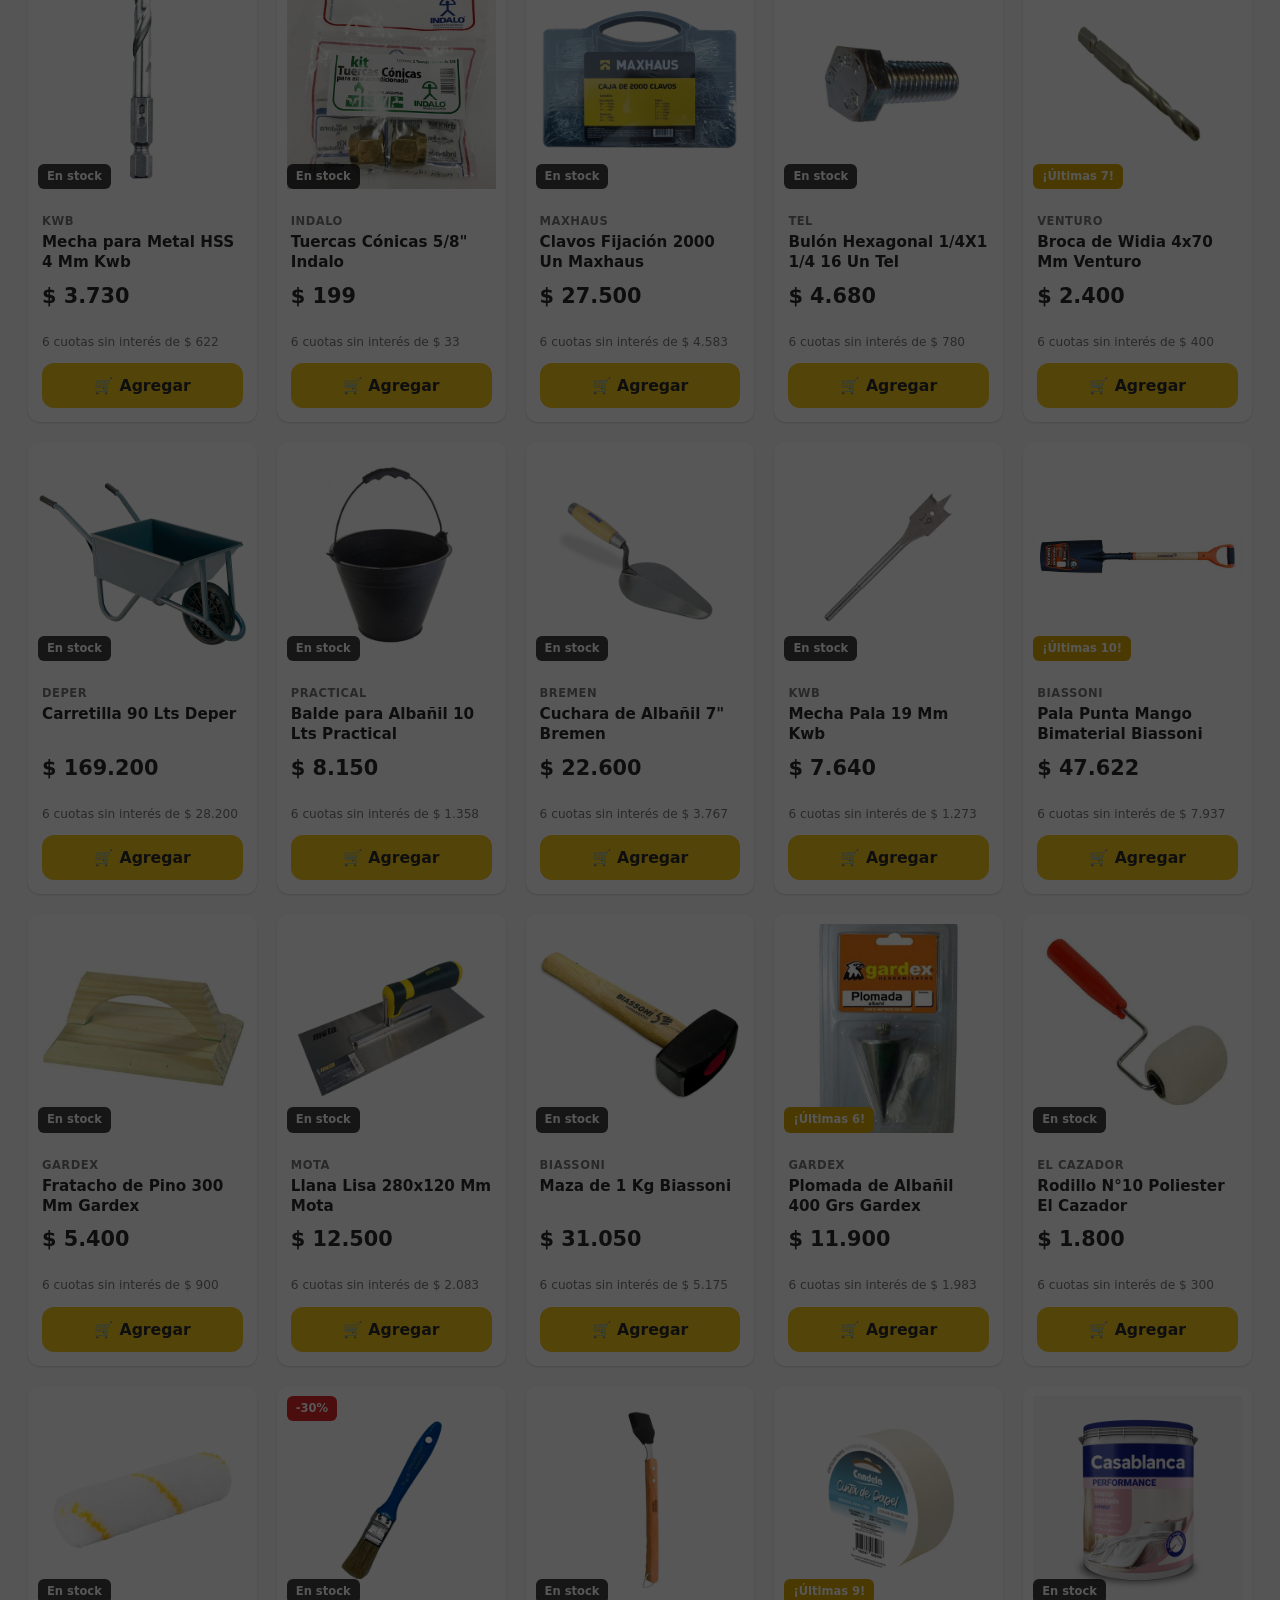
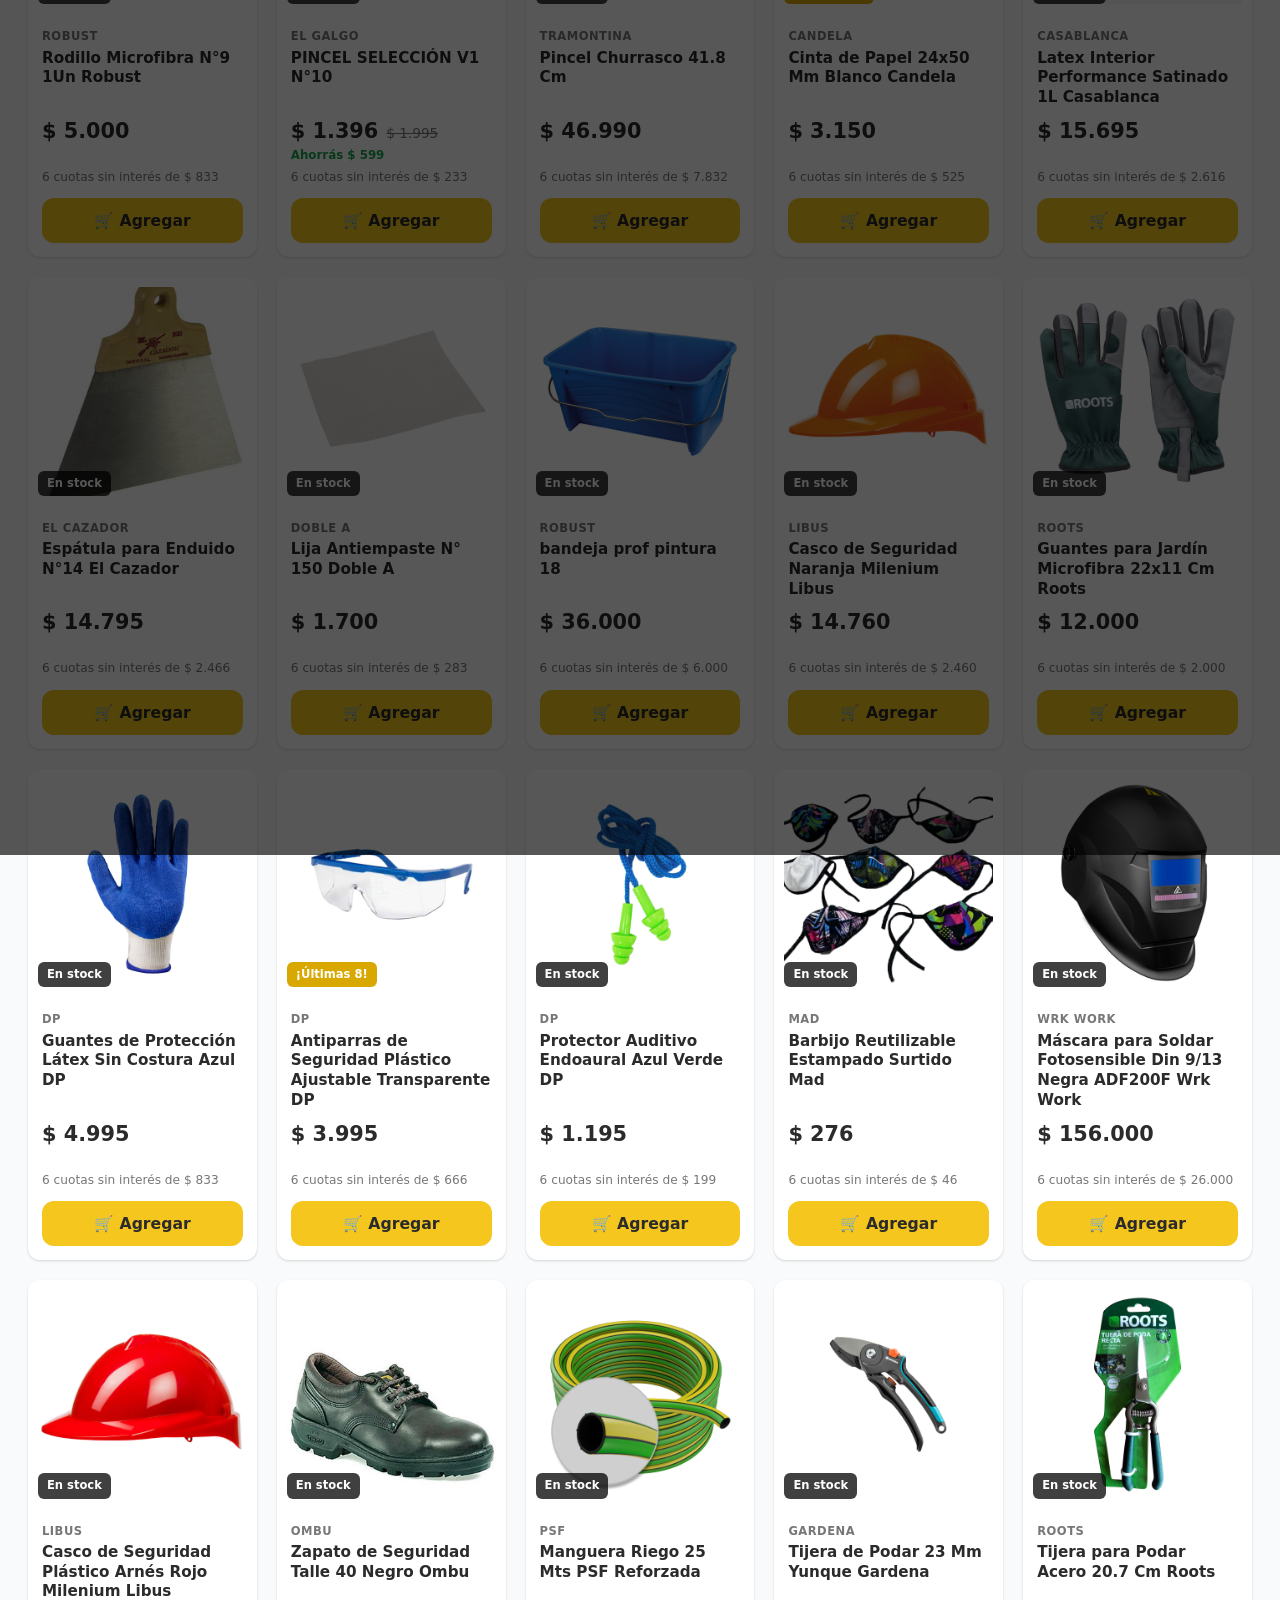
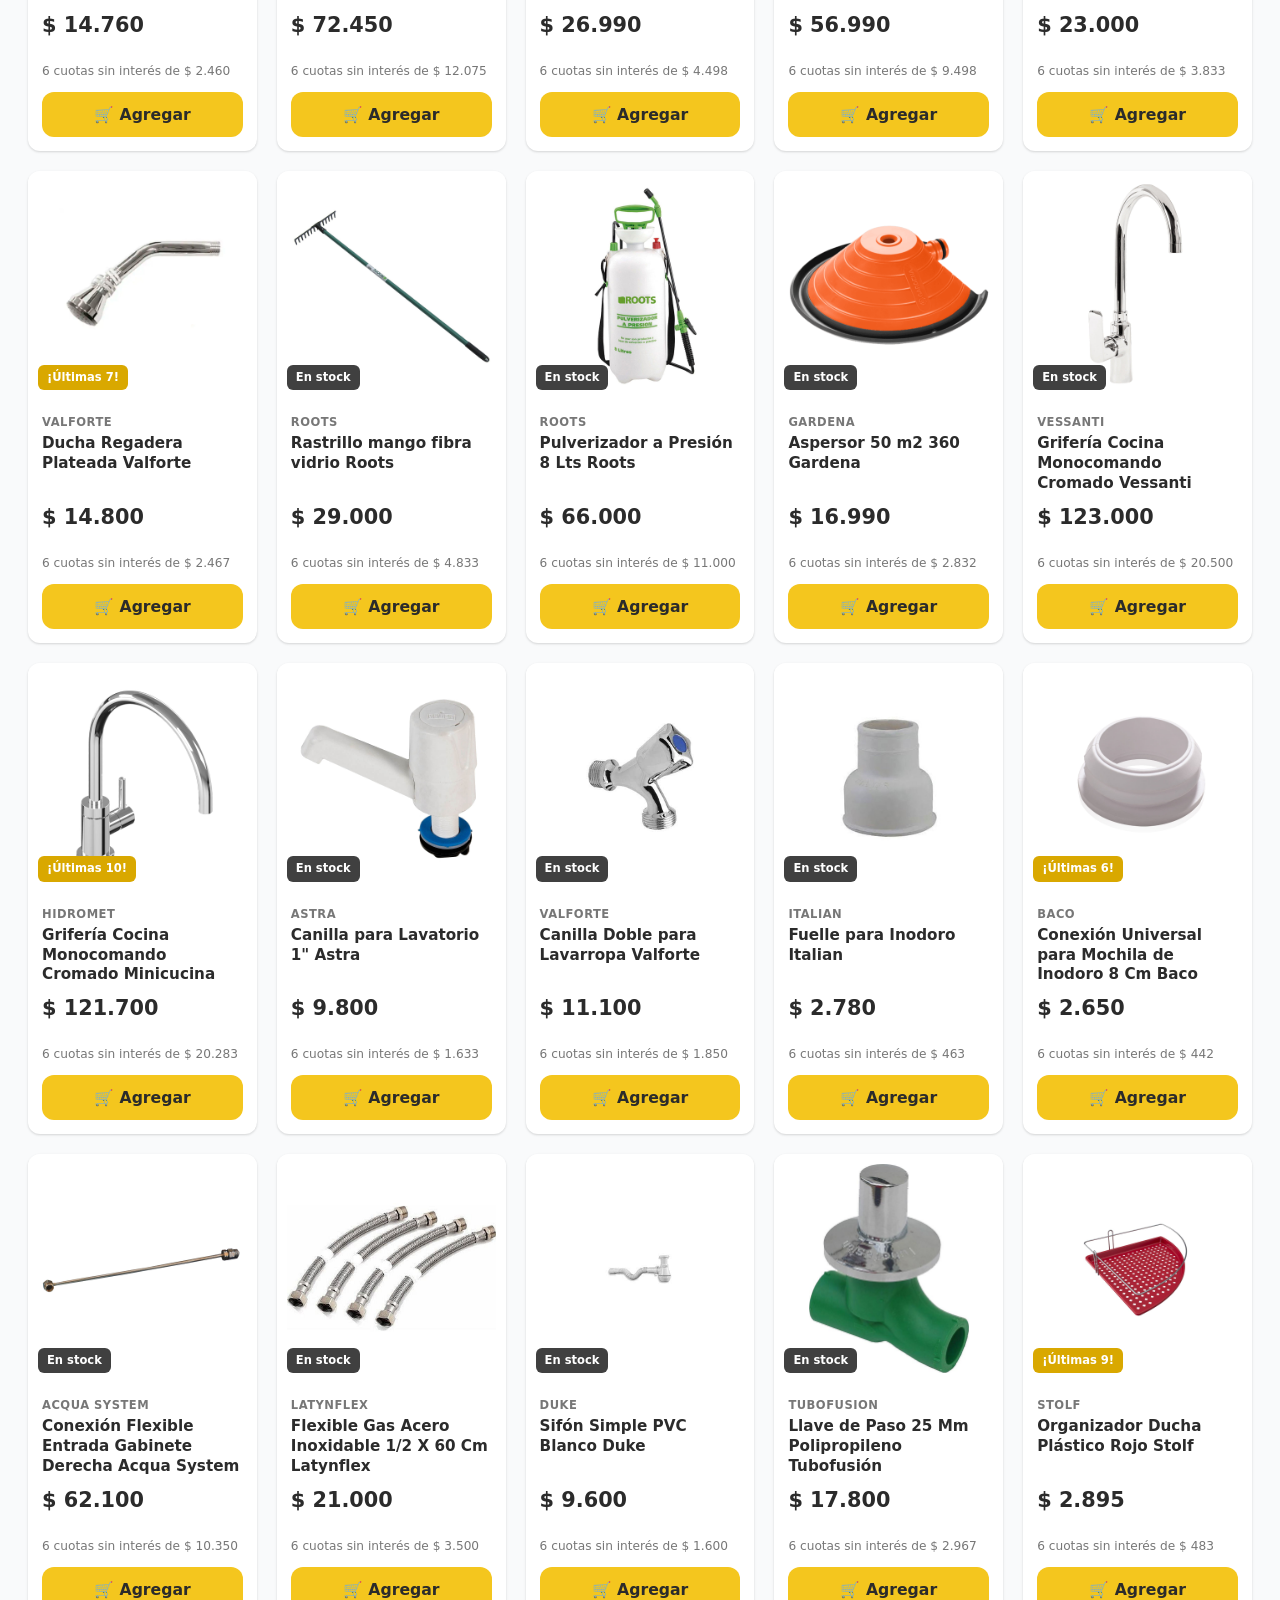
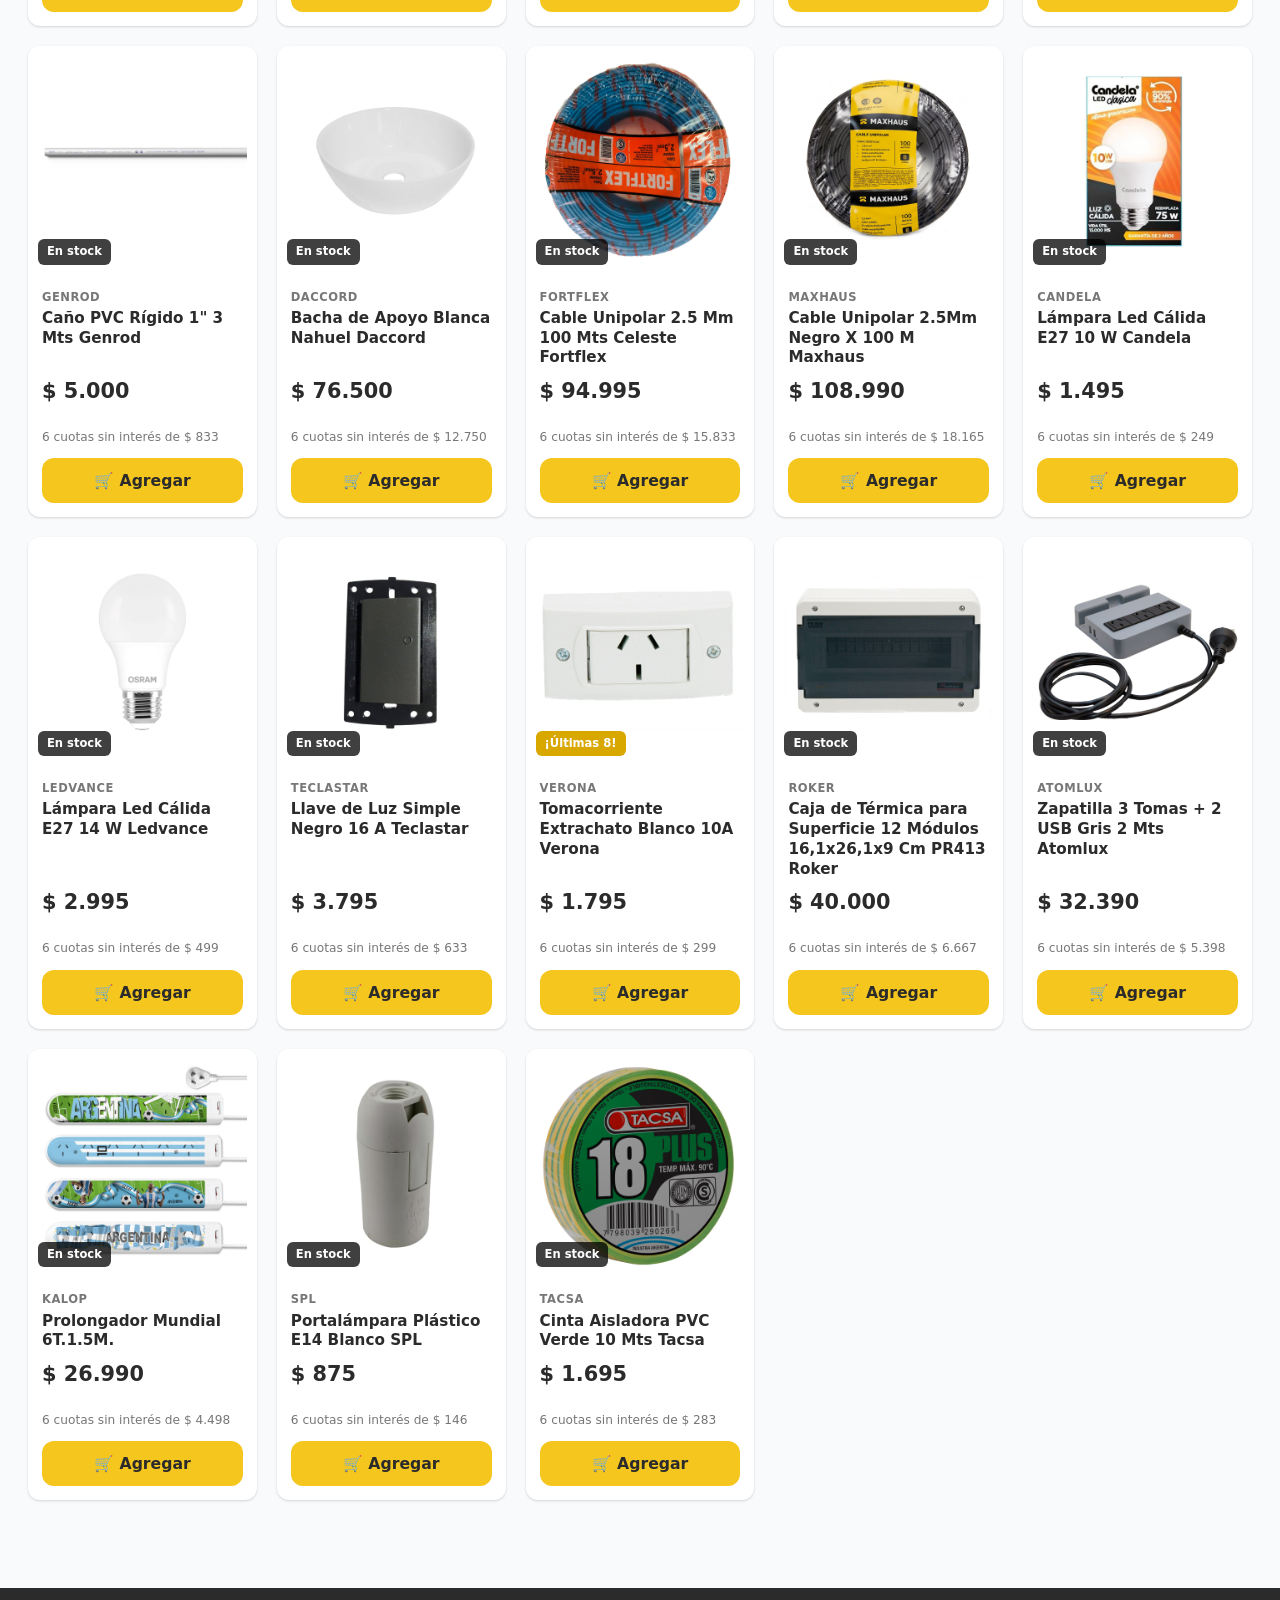
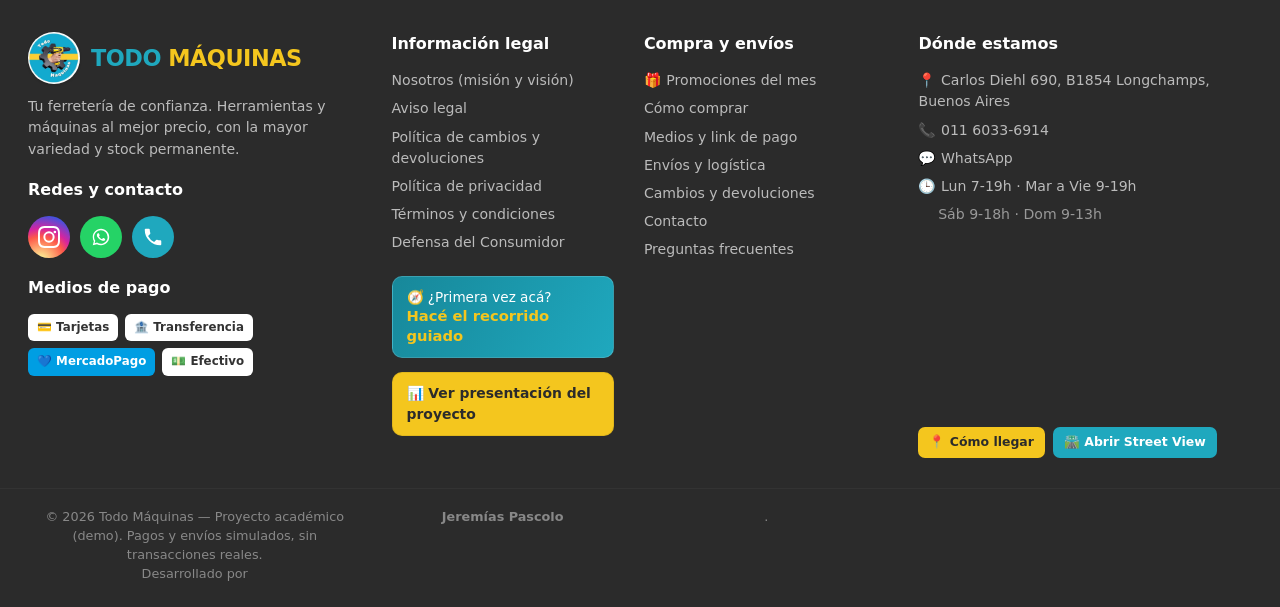
==== commit 33078228: "Fix tarjeta de catálogo estirada con fotos verticales - .card .thumb img ahora position:absolute par" ====
--- a/index.html
+++ b/index.html
@@ -4,7 +4,7 @@
   <meta charset="UTF-8">
   <meta name="viewport" content="width=device-width, initial-scale=1.0">
   <title>Todo Máquinas — Herramientas y máquinas al mejor precio (v2.1)</title>
-  <link rel="stylesheet" href="css/styles.css">
+  <link rel="stylesheet" href="css/styles.css?v=23">
   <link rel="icon" href="assets/logo.jpg">
 </head>
 <body>
@@ -120,9 +120,9 @@
 
   <div id="app-footer"></div>
 
-  <script src="js/data.js"></script>
-  <script src="js/cart.js"></script>
-  <script src="js/ui.js"></script>
-  <script src="js/home.js"></script>
+  <script src="js/data.js?v=23"></script>
+  <script src="js/cart.js?v=23"></script>
+  <script src="js/ui.js?v=23"></script>
+  <script src="js/home.js?v=23"></script>
 </body>
 </html>
--- a/css/styles.css
+++ b/css/styles.css
@@ -241,8 +241,8 @@
   display:flex;flex-direction:column;transition:transform .15s,box-shadow .18s;position:relative
 }
 .card:hover{transform:translateY(-4px);box-shadow:var(--sombra-lg)}
-.card .thumb{position:relative;aspect-ratio:1;background:#fff}
-.card .thumb img{width:100%;height:100%;object-fit:contain;padding:10px}
+.card .thumb{position:relative;aspect-ratio:1;background:#fff;overflow:hidden}
+.card .thumb img{position:absolute;inset:0;width:100%;height:100%;object-fit:contain;padding:10px}
 .badge{
   position:absolute;top:10px;left:10px;background:var(--rojo);color:#fff;font-size:.72rem;font-weight:800;
   padding:4px 9px;border-radius:6px;z-index:2
@@ -265,7 +265,7 @@
 .breadcrumb a:hover{color:var(--teal-osc)}
 .product{display:grid;grid-template-columns:1fr 1fr;gap:40px;align-items:start}
 .product .gallery{background:var(--blanco);border-radius:var(--radio);box-shadow:var(--sombra);padding:24px;position:sticky;top:90px}
-.product .gallery img{width:100%;border-radius:8px}
+.product .gallery img{width:100%;aspect-ratio:1;object-fit:contain;border-radius:8px}
 .product .info .marca{color:var(--gris-500);text-transform:uppercase;letter-spacing:.5px;font-weight:600;font-size:.8rem}
 .product .info h1{font-size:1.8rem;font-weight:800;margin:6px 0 10px}
 .product .rating{color:var(--amarillo-osc);font-size:.9rem;margin-bottom:18px}
